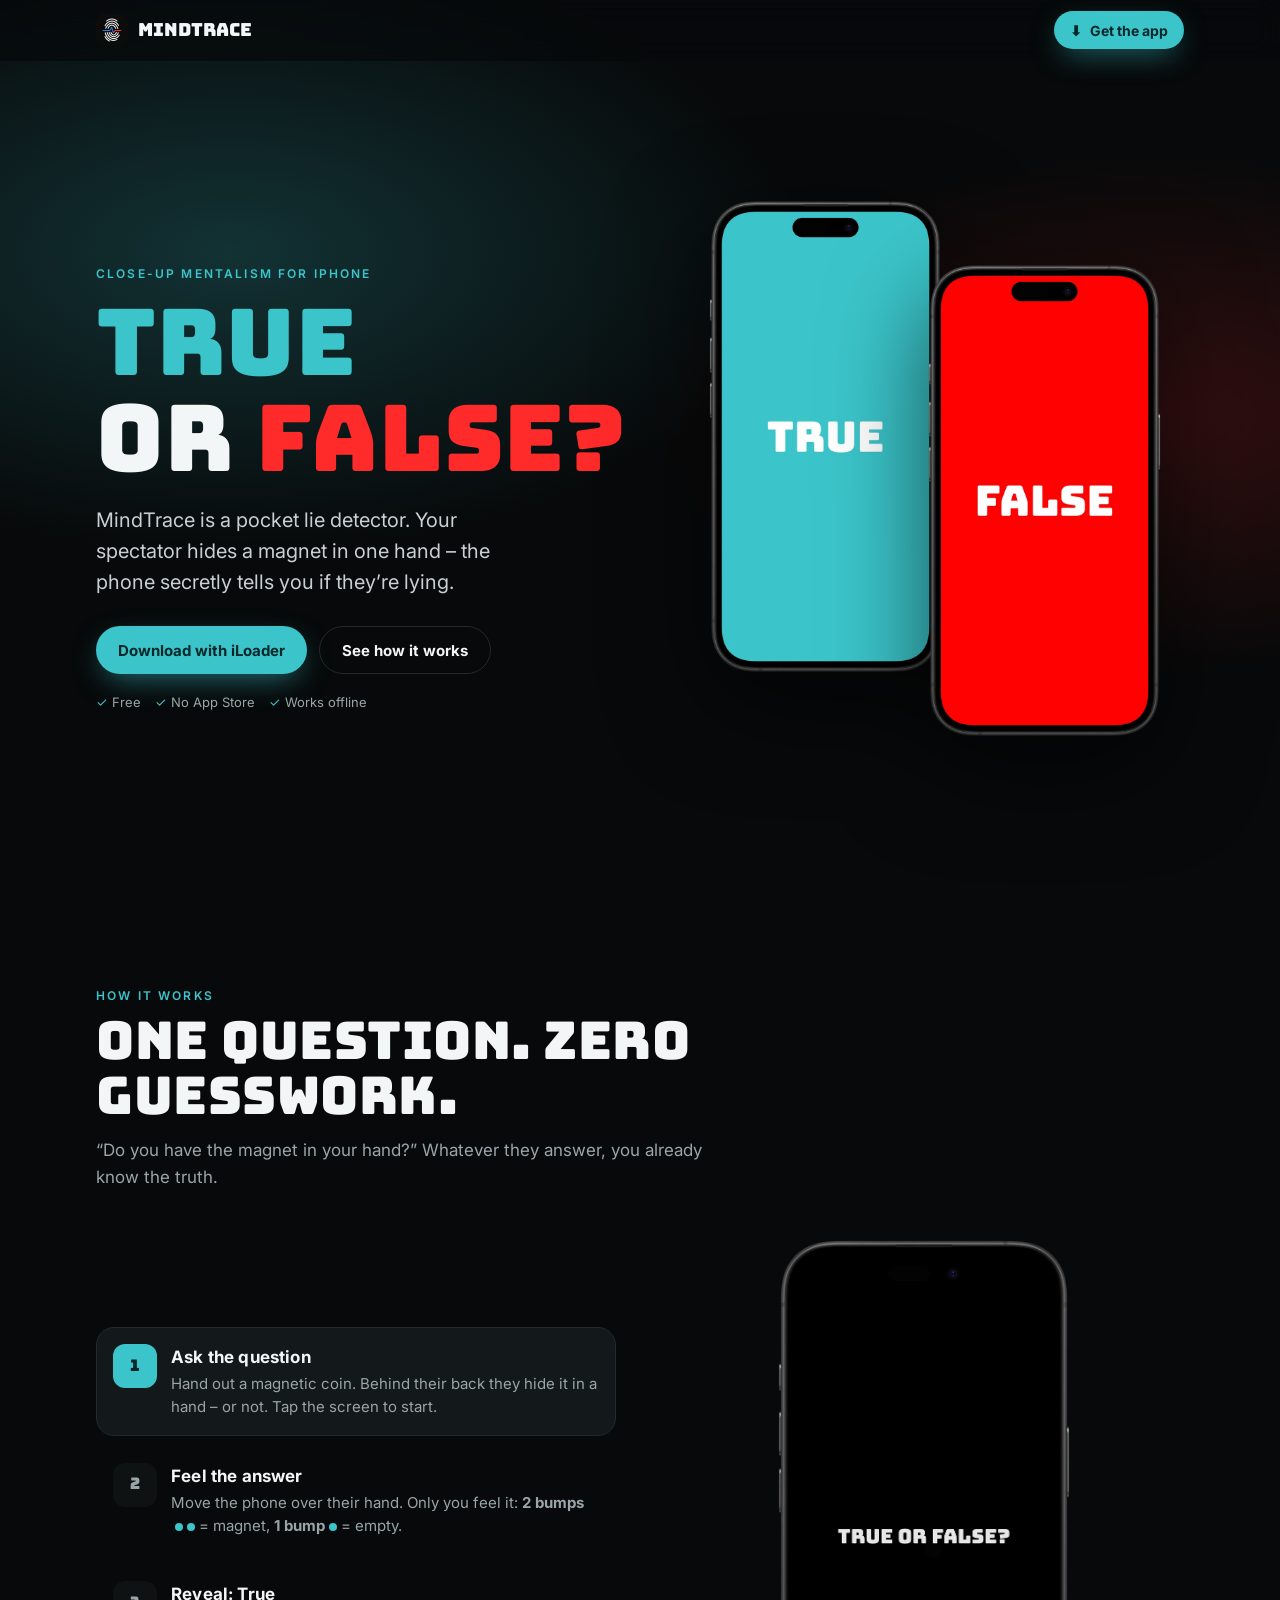
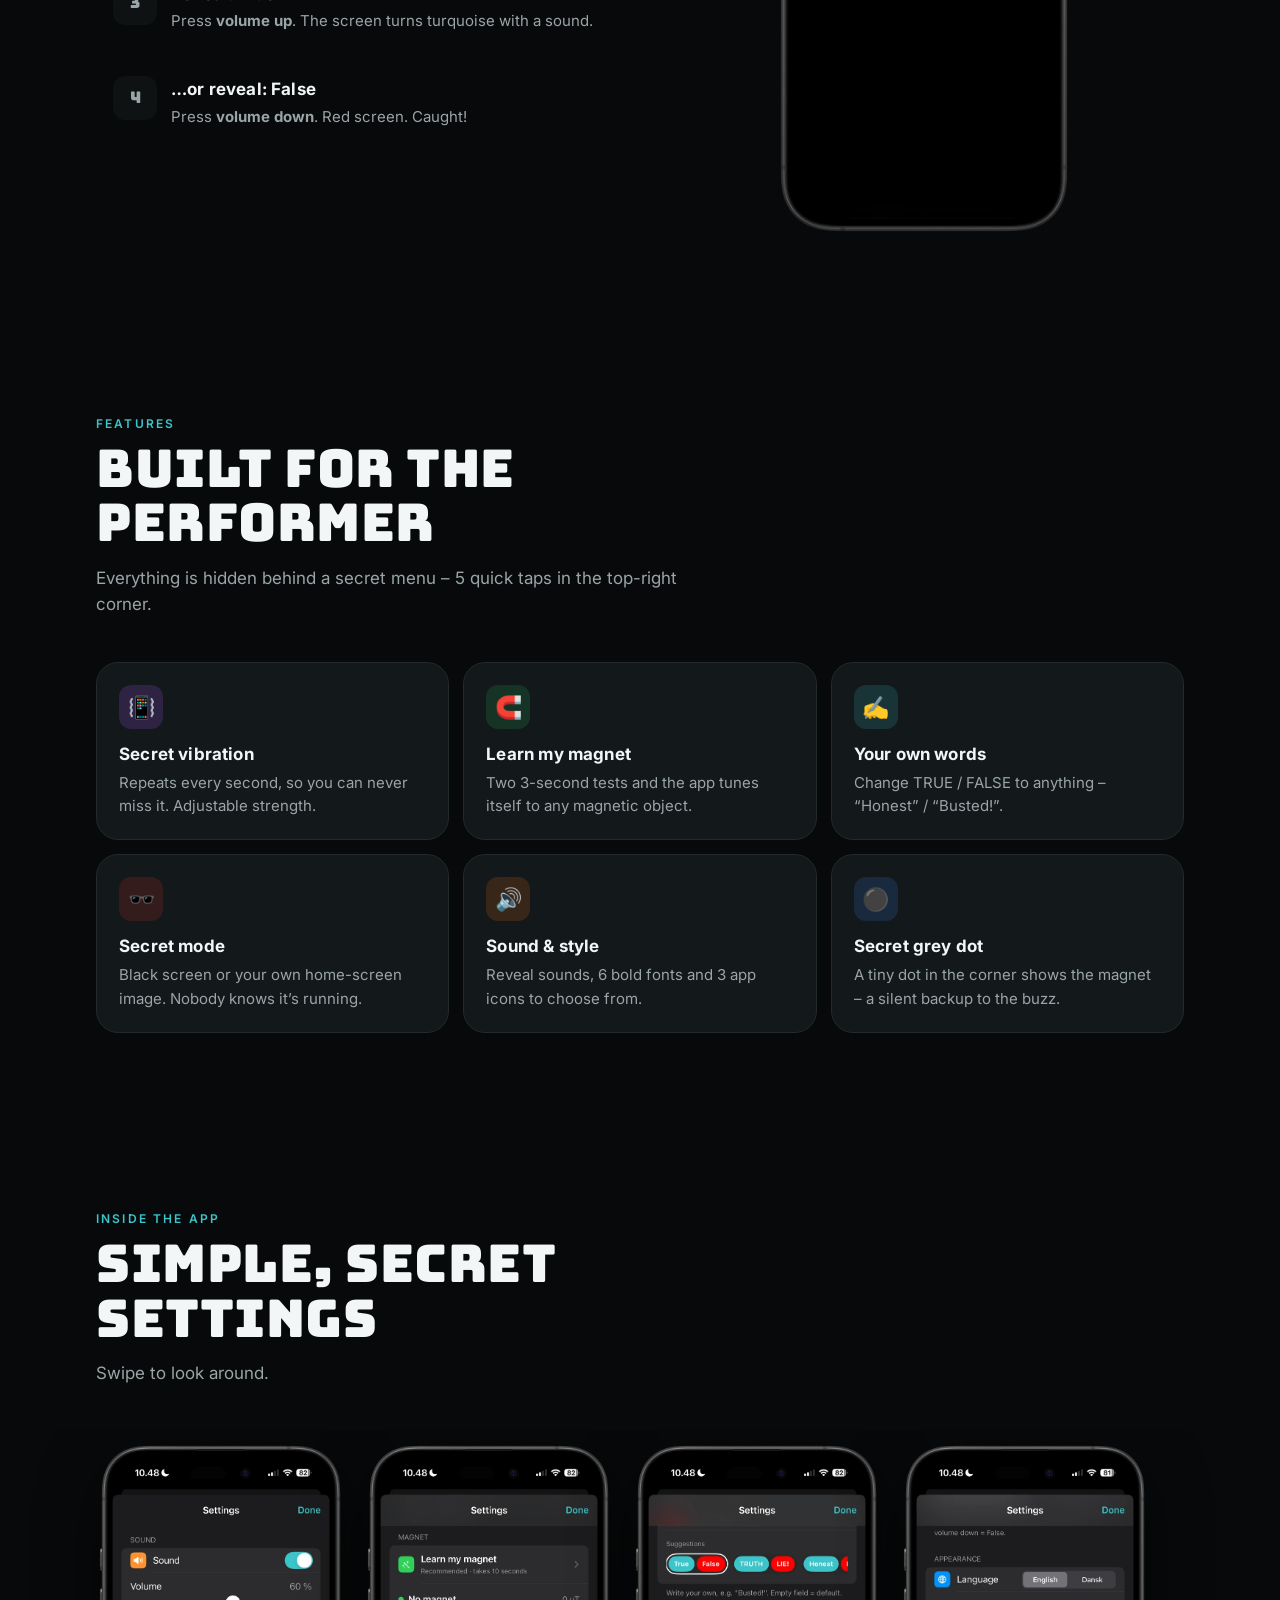
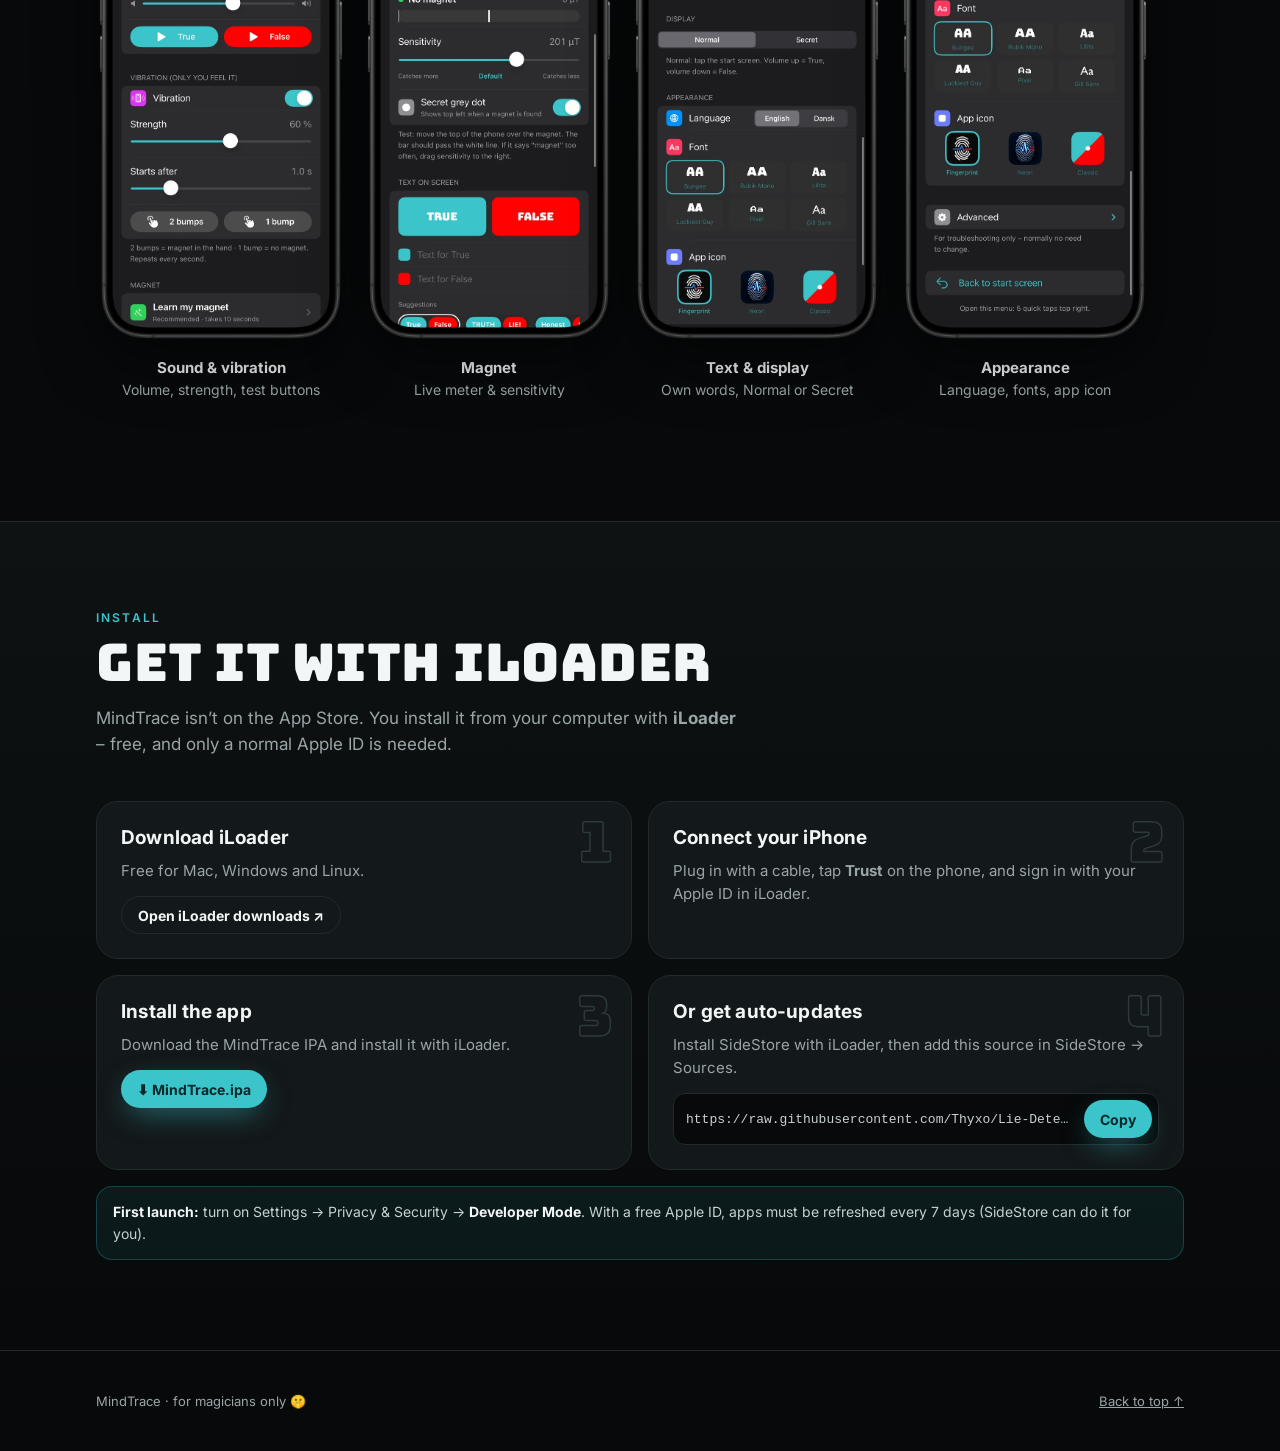
==== site/index.html @ c2426c9c "Landing page (site/index.html) Co-Authored-By: Claude Opus 5.5 <noreply@anthropic.com> Claude-Sessio" ====
<!DOCTYPE html>
<html lang="en">
<head>
<meta charset="utf-8">
<meta name="viewport" content="width=device-width,initial-scale=1,viewport-fit=cover">
<title>MindTrace</title>
<meta name="description" content="MindTrace – the pocket lie detector for close-up mentalism. Install it on your iPhone with iLoader.">
<meta name="theme-color" content="#07090a">
<link rel="preconnect" href="https://fonts.googleapis.com">
<link rel="preconnect" href="https://fonts.gstatic.com" crossorigin>
<link rel="stylesheet" href="https://fonts.googleapis.com/css2?family=Bungee&family=Inter:wght@400;500;600;700&display=swap">
<style>
:root{
  --bg:#07090a; --bg2:#0e1213; --card:#13181a; --line:#222a2c;
  --fg:#f3f6f6; --muted:#9aa5a7; --true:#3bc4ca; --false:#ff2a2a;
  --display:"Bungee","Arial Black",Impact,sans-serif;
  --body:"Inter",-apple-system,"Segoe UI",Roboto,sans-serif;
  color-scheme:dark;
}
@media (prefers-color-scheme: dark){ :root:not([data-theme="light"]){ --bg:#07090a; } }
:root[data-theme="dark"]{ --bg:#07090a; }
*{box-sizing:border-box}
html{scroll-behavior:smooth;-webkit-text-size-adjust:100%}
body{margin:0;background:var(--bg);color:var(--fg);font:16px/1.55 var(--body);overflow-x:hidden}
img{display:block;max-width:100%;height:auto}
a{color:inherit}
.wrap{width:100%;max-width:1120px;margin:0 auto;padding:0 max(16px,env(safe-area-inset-left))}
h1,h2,h3{font-family:var(--display);font-weight:400;margin:0;letter-spacing:.01em;line-height:1.05}
.eyebrow{font:600 12px/1 var(--body);letter-spacing:.18em;text-transform:uppercase;color:var(--true)}
.muted{color:var(--muted)}

/* nav */
nav{position:fixed;inset:0 0 auto 0;z-index:20;padding-top:env(safe-area-inset-top);
  background:rgb(7 9 10 / .7);backdrop-filter:blur(14px);-webkit-backdrop-filter:blur(14px);border-bottom:1px solid transparent;transition:border-color .3s}
nav.scrolled{border-color:var(--line)}
nav .wrap{display:flex;align-items:center;justify-content:space-between;height:60px}
.brand{display:flex;align-items:center;gap:10px;text-decoration:none;font-family:var(--display);font-size:18px}
.brand img{width:32px;height:32px;border-radius:8px}
.btn{display:inline-flex;align-items:center;justify-content:center;gap:8px;min-height:48px;padding:0 22px;border-radius:999px;
  font:700 15px var(--body);text-decoration:none;border:0;cursor:pointer;transition:transform .2s,box-shadow .2s,background .2s}
.btn:active{transform:scale(.97)}
.btn.primary{background:var(--true);color:#04282a;box-shadow:0 10px 30px -8px rgb(59 196 202 / .6)}
.btn.primary:hover{box-shadow:0 14px 40px -6px rgb(59 196 202 / .8)}
.btn.ghost{background:transparent;color:var(--fg);border:1.5px solid var(--line)}
.btn.small{min-height:38px;padding:0 16px;font-size:14px}

/* hero */
.hero{position:relative;padding:120px 0 40px;min-height:100svh;display:flex;align-items:center;overflow:hidden}
.hero::before{content:"";position:absolute;inset:-20% -30% auto;height:120%;z-index:-1;
  background:radial-gradient(40% 40% at 30% 40%,rgb(59 196 202 / .22),transparent 70%),radial-gradient(35% 35% at 75% 55%,rgb(255 42 42 / .18),transparent 70%);
  animation:glow 12s ease-in-out infinite alternate}
@keyframes glow{to{transform:translate3d(4%,6%,0) scale(1.08)}}
.hero-grid{display:grid;grid-template-columns:1.05fr .95fr;gap:40px;align-items:center}
.hero h1{font-size:clamp(44px,8.5vw,92px);margin:14px 0 18px}
.hero h1 .t{color:var(--true)} .hero h1 .f{color:var(--false)}
.hero p.lead{font-size:clamp(17px,2.2vw,20px);color:#c8d0d1;max-width:34ch;margin:0 0 28px}
.cta{display:flex;flex-wrap:wrap;gap:12px}
.meta{margin-top:18px;font-size:13px;color:var(--muted);display:flex;gap:14px;flex-wrap:wrap}
.meta span::before{content:"✓ ";color:var(--true)}

.duo{position:relative;height:min(78svh,640px);min-height:440px}
.duo .phone{position:absolute;width:min(48%,280px);filter:drop-shadow(0 30px 50px rgb(0 0 0 / .6))}
.duo .p1{left:4%;top:4%;--r:-8deg;animation:float 7s ease-in-out infinite}
.duo .p2{right:4%;top:14%;--r:7deg;animation:float 7s ease-in-out -3.5s infinite}
@keyframes float{0%,100%{transform:translateY(0) rotate(var(--r))}50%{transform:translateY(-18px) rotate(var(--r))}}

/* sections */
section{padding:90px 0;position:relative}
.head{max-width:640px;margin-bottom:44px}
.head h2{font-size:clamp(30px,5.4vw,52px);margin:12px 0 14px}
.head p{color:var(--muted);font-size:17px;margin:0}

/* live demo */
.demo{display:grid;grid-template-columns:minmax(0,1fr) minmax(0,1fr);gap:48px;align-items:center}
.stage{position:relative;width:min(300px,78vw);margin:0 auto;aspect-ratio:1359/2736}
.stage img{position:absolute;inset:0;width:100%;height:100%;opacity:0;transform:scale(.97);transition:opacity .6s ease,transform .6s ease}
.stage img.on{opacity:1;transform:none}
.buzz{position:absolute;left:50%;top:50%;width:70%;aspect-ratio:1;border-radius:50%;translate:-50% -50%;pointer-events:none;border:2px solid var(--true);opacity:0}
.buzz.go{animation:ripple 1s ease-out}
@keyframes ripple{from{opacity:.8;scale:.4}to{opacity:0;scale:1.5}}
.steps{list-style:none;margin:0;padding:0;display:grid;gap:10px}
.steps li{display:grid;grid-template-columns:44px 1fr;gap:14px;align-items:start;padding:16px;border-radius:18px;border:1px solid transparent;transition:background .4s,border-color .4s;cursor:pointer}
.steps li.on{background:var(--card);border-color:var(--line)}
.steps .n{width:44px;height:44px;border-radius:12px;display:grid;place-items:center;background:var(--bg2);font-family:var(--display);color:var(--muted);transition:background .4s,color .4s}
.steps li.on .n{background:var(--true);color:#04282a}
.steps h3{font:700 17px/1.3 var(--body);margin:2px 0 4px}
.steps p{margin:0;color:var(--muted);font-size:15px}
.bumps{display:inline-flex;gap:4px;vertical-align:middle;margin-left:4px}
.bumps i{width:8px;height:8px;border-radius:50%;background:var(--true)}

/* features */
.features{display:grid;grid-template-columns:repeat(3,minmax(0,1fr));gap:14px}
.feat{background:var(--card);border:1px solid var(--line);border-radius:22px;padding:22px;transition:transform .3s,border-color .3s}
.feat:hover{transform:translateY(-4px);border-color:#33403f}
.feat .ic{width:44px;height:44px;border-radius:12px;display:grid;place-items:center;margin-bottom:14px;font-size:22px}
.feat h3{font:700 17px/1.3 var(--body);margin:0 0 6px}
.feat p{margin:0;color:var(--muted);font-size:15px}

/* gallery */
.gallery{display:flex;gap:18px;overflow-x:auto;scroll-snap-type:x mandatory;padding:10px max(16px,calc((100vw - 1120px)/2 + 16px)) 30px;scrollbar-width:none}
.gallery::-webkit-scrollbar{display:none}
.gallery figure{flex:0 0 auto;width:min(250px,64vw);margin:0;scroll-snap-align:center;text-align:center}
.gallery figure img{filter:drop-shadow(0 20px 30px rgb(0 0 0 / .5));transition:transform .4s}
.gallery figure:hover img{transform:translateY(-6px)}
.gallery figcaption{margin-top:12px;font-size:14px;color:var(--muted)}
.gallery figcaption b{display:block;color:var(--fg);font-size:15px}

/* install */
.install{background:linear-gradient(180deg,var(--bg2),var(--bg));border-top:1px solid var(--line)}
.inst-grid{display:grid;grid-template-columns:minmax(0,1fr) minmax(0,1fr);gap:16px}
.istep{background:var(--card);border:1px solid var(--line);border-radius:22px;padding:24px;position:relative;overflow:hidden}
.istep .k{font-family:var(--display);font-size:56px;line-height:1;color:transparent;-webkit-text-stroke:1.5px #2c3a3b;position:absolute;right:18px;top:12px}
.istep h3{font:700 19px/1.3 var(--body);margin:0 0 8px;max-width:80%}
.istep p{margin:0 0 14px;color:var(--muted);font-size:15px}
.istep p:last-child{margin-bottom:0}
.copy{display:flex;align-items:center;gap:8px;background:var(--bg);border:1px solid var(--line);border-radius:12px;padding:6px 6px 6px 12px;min-width:0}
.copy code{flex:1;min-width:0;overflow:hidden;text-overflow:ellipsis;white-space:nowrap;font:13px ui-monospace,SFMono-Regular,Menlo,monospace;color:#c8d0d1}
.note{margin-top:16px;border-radius:16px;padding:14px 16px;background:rgb(59 196 202 / .08);border:1px solid rgb(59 196 202 / .25);font-size:14px;color:#c8d0d1}
.note b{color:var(--fg)}

footer{padding:40px 0 calc(40px + env(safe-area-inset-bottom));border-top:1px solid var(--line);font-size:13px;color:var(--muted)}
footer .wrap{display:flex;justify-content:space-between;gap:12px;flex-wrap:wrap}

/* scroll reveal */
.js .rv{opacity:0;transform:translateY(28px);transition:opacity .8s cubic-bezier(.2,.7,.2,1),transform .8s cubic-bezier(.2,.7,.2,1)}
.js .rv.in{opacity:1;transform:none}
.js .rv.d1{transition-delay:.08s}.js .rv.d2{transition-delay:.16s}.js .rv.d3{transition-delay:.24s}

/* hero word swap */
.swap{display:inline-block;position:relative}
.js .hero .ani{opacity:0;transform:translateY(20px);animation:up .9s cubic-bezier(.2,.7,.2,1) forwards}
.js .hero .ani.a2{animation-delay:.12s}.js .hero .ani.a3{animation-delay:.24s}.js .hero .ani.a4{animation-delay:.36s}
@keyframes up{to{opacity:1;transform:none}}

@media (max-width:860px){
  .hero{padding-top:96px;min-height:auto}
  .hero-grid,.demo,.inst-grid{grid-template-columns:minmax(0,1fr)}
  .hero-grid{gap:20px;text-align:center}
  .hero p.lead{margin-inline:auto}
  .cta,.meta{justify-content:center}
  .duo{height:auto;min-height:0;aspect-ratio:1/1.05;max-width:420px;margin:0 auto;width:100%}
  .duo .phone{width:50%}
  .features{grid-template-columns:repeat(2,minmax(0,1fr))}
  section{padding:64px 0}
  .demo .stage{order:-1;width:min(200px,52vw)}
}
@media (max-width:520px){
  .features{grid-template-columns:minmax(0,1fr)}
  .feat{display:grid;grid-template-columns:44px 1fr;gap:0 14px;padding:18px}
  .feat .ic{margin:0;grid-row:span 2}
  nav .btn.small span{display:none}
}
@media (prefers-reduced-motion:reduce){
  *,*::before{animation:none!important;transition:none!important}
  .js .rv,.js .hero .ani{opacity:1;transform:none}
}
</style>
</head>
<body>
<script>document.documentElement.classList.add("js")</script>

<nav id="nav">
  <div class="wrap">
    <a class="brand" href="#top"><img src="[data-uri]" alt="">MindTrace</a>
    <a class="btn primary small" href="#install">⬇ <span>Get the app</span></a>
  </div>
</nav>

<header class="hero" id="top">
  <div class="wrap hero-grid">
    <div>
      <div class="eyebrow ani">Close-up mentalism for iPhone</div>
      <h1 class="ani a2"><span class="t">True</span><br>or <span class="f">false?</span></h1>
      <p class="lead ani a3">MindTrace is a pocket lie detector. Your spectator hides a magnet in one hand – the phone secretly tells you if they’re lying.</p>
      <div class="cta ani a4">
        <a class="btn primary" href="#install">Download with iLoader</a>
        <a class="btn ghost" href="#how">See how it works</a>
      </div>
      <div class="meta ani a4"><span>Free</span><span>No App Store</span><span>Works offline</span></div>
    </div>
    <div class="duo" aria-hidden="true">
      <img class="phone p1" src="[data-uri]" alt="">
      <img class="phone p2" src="[data-uri]" alt="">
    </div>
  </div>
</header>

<section id="how">
  <div class="wrap">
    <div class="head rv">
      <div class="eyebrow">How it works</div>
      <h2>One question. Zero guesswork.</h2>
      <p>“Do you have the magnet in your hand?” Whatever they answer, you already know the truth.</p>
    </div>
    <div class="demo">
      <ol class="steps rv" id="steps">
        <li class="on" data-i="0"><span class="n">1</span><div><h3>Ask the question</h3><p>Hand out a magnetic coin. Behind their back they hide it in a hand – or not. Tap the screen to start.</p></div></li>
        <li data-i="1"><span class="n">2</span><div><h3>Feel the answer</h3><p>Move the phone over their hand. Only you feel it: <b>2 bumps</b><span class="bumps"><i></i><i></i></span> = magnet, <b>1 bump</b><span class="bumps"><i></i></span> = empty.</p></div></li>
        <li data-i="2"><span class="n">3</span><div><h3>Reveal: True</h3><p>Press <b>volume up</b>. The screen turns turquoise with a sound.</p></div></li>
        <li data-i="3"><span class="n">4</span><div><h3>…or reveal: False</h3><p>Press <b>volume down</b>. Red screen. Caught!</p></div></li>
      </ol>
      <div class="stage rv d1" id="stage" aria-label="App preview">
        <img class="on" src="[data-uri]" alt="Start screen: True or false?">
        <img src="[data-uri]" alt="Thinking screen while scanning">
        <img src="[data-uri]" alt="True screen in turquoise">
        <img src="[data-uri]" alt="False screen in red">
        <span class="buzz" id="buzz"></span>
      </div>
    </div>
  </div>
</section>

<section>
  <div class="wrap">
    <div class="head rv">
      <div class="eyebrow">Features</div>
      <h2>Built for the performer</h2>
      <p>Everything is hidden behind a secret menu – 5 quick taps in the top-right corner.</p>
    </div>
    <div class="features">
      <div class="feat rv"><div class="ic" style="background:rgb(168 85 247 / .18)">📳</div><h3>Secret vibration</h3><p>Repeats every second, so you can never miss it. Adjustable strength.</p></div>
      <div class="feat rv d1"><div class="ic" style="background:rgb(34 197 94 / .16)">🧲</div><h3>Learn my magnet</h3><p>Two 3-second tests and the app tunes itself to any magnetic object.</p></div>
      <div class="feat rv d2"><div class="ic" style="background:rgb(59 196 202 / .16)">✍️</div><h3>Your own words</h3><p>Change TRUE / FALSE to anything – “Honest” / “Busted!”.</p></div>
      <div class="feat rv"><div class="ic" style="background:rgb(255 42 42 / .14)">🕶️</div><h3>Secret mode</h3><p>Black screen or your own home-screen image. Nobody knows it’s running.</p></div>
      <div class="feat rv d1"><div class="ic" style="background:rgb(249 115 22 / .16)">🔊</div><h3>Sound & style</h3><p>Reveal sounds, 6 bold fonts and 3 app icons to choose from.</p></div>
      <div class="feat rv d2"><div class="ic" style="background:rgb(59 130 246 / .16)">⚫</div><h3>Secret grey dot</h3><p>A tiny dot in the corner shows the magnet – a silent backup to the buzz.</p></div>
    </div>
  </div>
</section>

<section style="padding-inline:0">
  <div class="wrap">
    <div class="head rv">
      <div class="eyebrow">Inside the app</div>
      <h2>Simple, secret settings</h2>
      <p>Swipe to look around.</p>
    </div>
  </div>
  <div class="gallery rv" id="gallery">
    <figure><img src="[data-uri]" alt="Sound and vibration settings" loading="lazy"><figcaption><b>Sound & vibration</b>Volume, strength, test buttons</figcaption></figure>
    <figure><img src="[data-uri]" alt="Magnet settings" loading="lazy"><figcaption><b>Magnet</b>Live meter & sensitivity</figcaption></figure>
    <figure><img src="[data-uri]" alt="Text on screen and display settings" loading="lazy"><figcaption><b>Text & display</b>Own words, Normal or Secret</figcaption></figure>
    <figure><img src="[data-uri]" alt="Appearance settings" loading="lazy"><figcaption><b>Appearance</b>Language, fonts, app icon</figcaption></figure>
  </div>
</section>

<section class="install" id="install">
  <div class="wrap">
    <div class="head rv">
      <div class="eyebrow">Install</div>
      <h2>Get it with iLoader</h2>
      <p>MindTrace isn’t on the App Store. You install it from your computer with <b>iLoader</b> – free, and only a normal Apple ID is needed.</p>
    </div>
    <div class="inst-grid">
      <div class="istep rv"><span class="k">1</span>
        <h3>Download iLoader</h3>
        <p>Free for Mac, Windows and Linux.</p>
        <a class="btn ghost small" href="https://github.com/nab138/iloader/releases/latest" target="_blank" rel="noopener">Open iLoader downloads ↗</a>
      </div>
      <div class="istep rv d1"><span class="k">2</span>
        <h3>Connect your iPhone</h3>
        <p>Plug in with a cable, tap <b>Trust</b> on the phone, and sign in with your Apple ID in iLoader.</p>
      </div>
      <div class="istep rv"><span class="k">3</span>
        <h3>Install the app</h3>
        <p>Download the MindTrace IPA and install it with iLoader.</p>
        <a class="btn primary small" href="https://github.com/Thyxo/Lie-Detector/releases/latest/download/MindTrace.ipa">⬇ MindTrace.ipa</a>
      </div>
      <div class="istep rv d1"><span class="k">4</span>
        <h3>Or get auto-updates</h3>
        <p>Install SideStore with iLoader, then add this source in SideStore → Sources.</p>
        <div class="copy"><code id="src">https://raw.githubusercontent.com/Thyxo/Lie-Detector/main/sidestore/source.json</code><button class="btn primary small" id="copyBtn" type="button">Copy</button></div>
      </div>
    </div>
    <div class="note rv"><b>First launch:</b> turn on Settings → Privacy &amp; Security → <b>Developer Mode</b>. With a free Apple ID, apps must be refreshed every 7 days (SideStore can do it for you).</div>
  </div>
</section>

<footer>
  <div class="wrap"><span>MindTrace · for magicians only 🤫</span><a href="#top">Back to top ↑</a></div>
</footer>

<script>
(() => {
  const nav = document.getElementById("nav");
  const onScroll = () => nav.classList.toggle("scrolled", scrollY > 10);
  addEventListener("scroll", onScroll, { passive: true }); onScroll();

  // reveal on scroll
  const els = document.querySelectorAll(".rv");
  if ("IntersectionObserver" in window) {
    const io = new IntersectionObserver((es) => es.forEach((e) => { if (e.isIntersecting) { e.target.classList.add("in"); io.unobserve(e.target); } }), { threshold: .15, rootMargin: "0px 0px -40px 0px" });
    els.forEach((el) => io.observe(el));
  } else els.forEach((el) => el.classList.add("in"));
  setTimeout(() => els.forEach((el) => el.classList.add("in")), 4000); // fallback

  // live demo: start → thinking → true / false
  const imgs = [...document.querySelectorAll("#stage img")];
  const items = [...document.querySelectorAll("#steps li")];
  const buzz = document.getElementById("buzz");
  let i = 0, timer;
  const show = (n) => {
    i = n;
    imgs.forEach((im, k) => im.classList.toggle("on", k === n));
    items.forEach((li, k) => li.classList.toggle("on", k === n));
    if (n === 1) { buzz.classList.remove("go"); void buzz.offsetWidth; buzz.classList.add("go"); setTimeout(() => { buzz.classList.remove("go"); void buzz.offsetWidth; buzz.classList.add("go"); }, 1100); }
  };
  const loop = () => { clearInterval(timer); timer = setInterval(() => show((i + 1) % 4), 2600); };
  items.forEach((li) => li.addEventListener("click", () => { show(+li.dataset.i); loop(); }));
  if (!matchMedia("(prefers-reduced-motion: reduce)").matches) loop();

  // copy source
  const btn = document.getElementById("copyBtn");
  btn.addEventListener("click", async () => {
    const t = document.getElementById("src").textContent;
    try { await navigator.clipboard.writeText(t); btn.textContent = "Copied ✓"; }
    catch { const r = document.createRange(); r.selectNodeContents(document.getElementById("src")); getSelection().removeAllRanges(); getSelection().addRange(r); btn.textContent = "Selected"; }
    setTimeout(() => (btn.textContent = "Copy"), 1800);
  });
})();
</script>
</body>
</html>
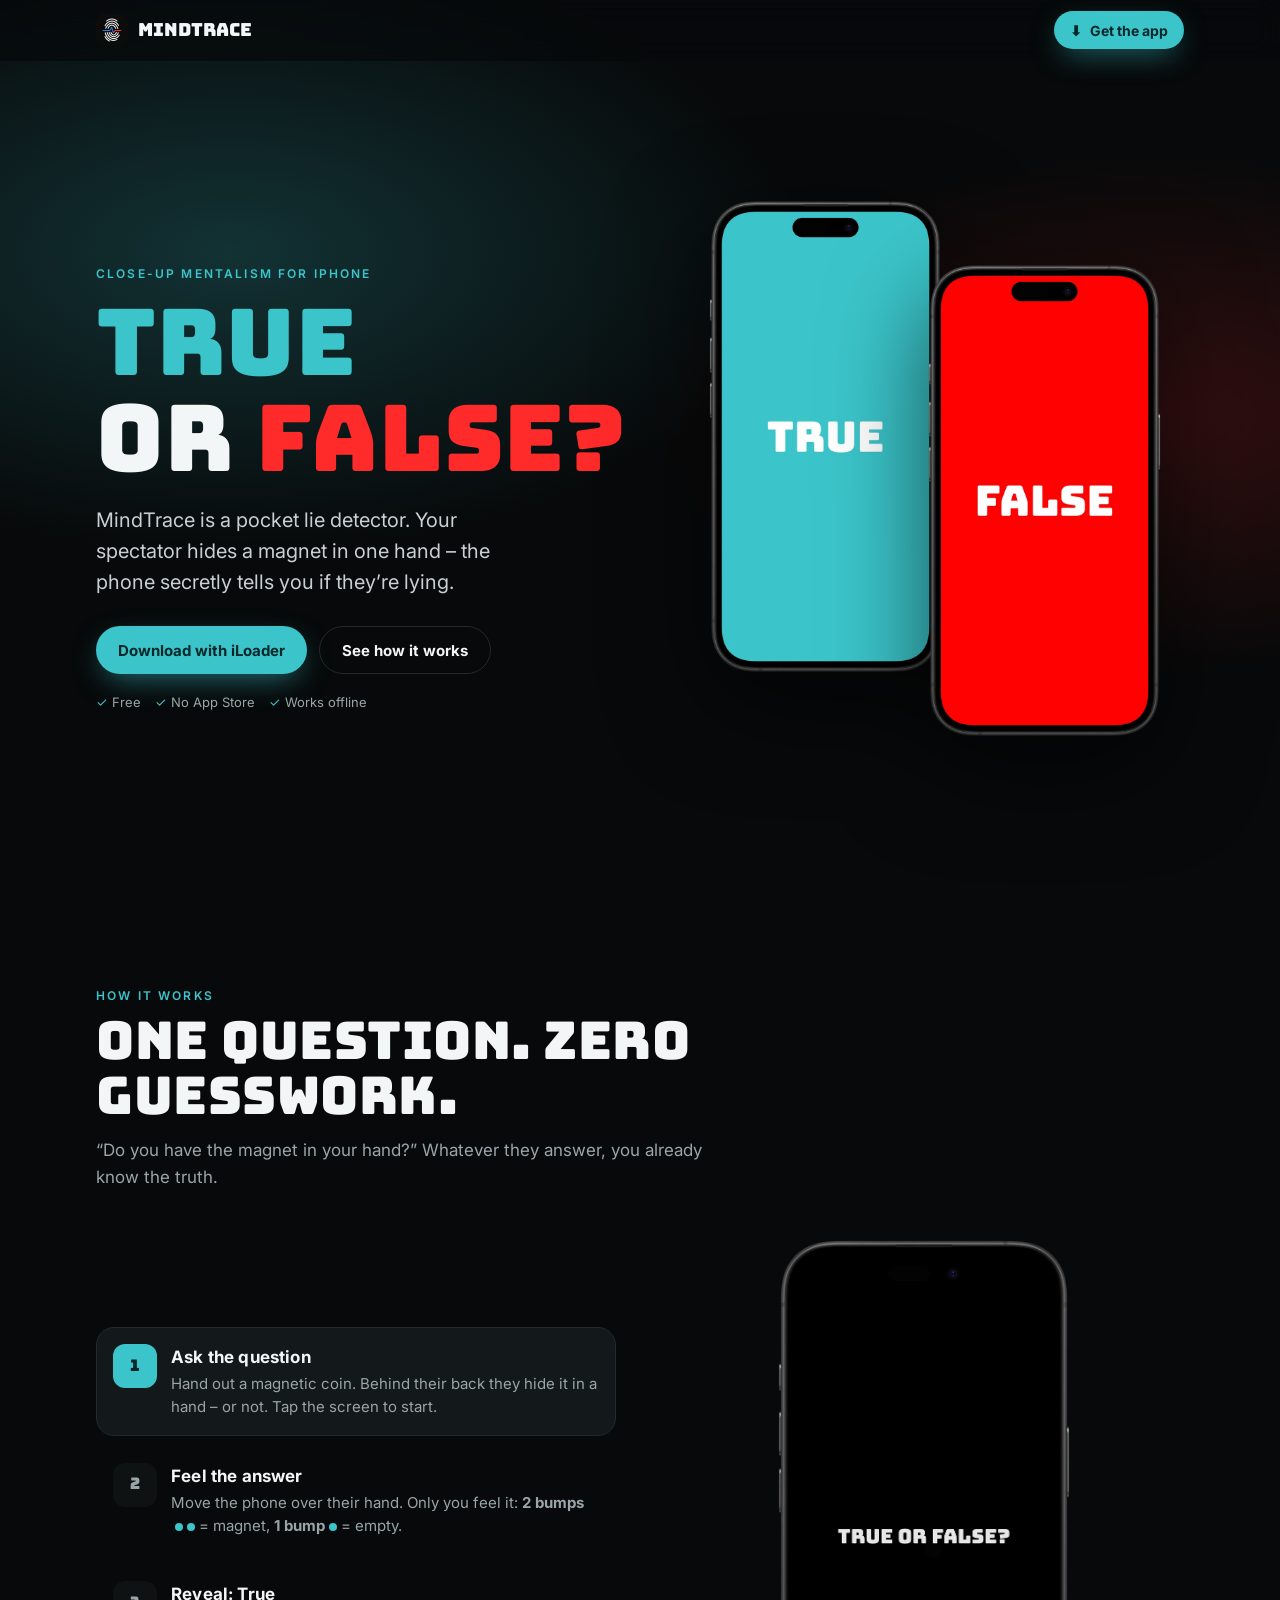
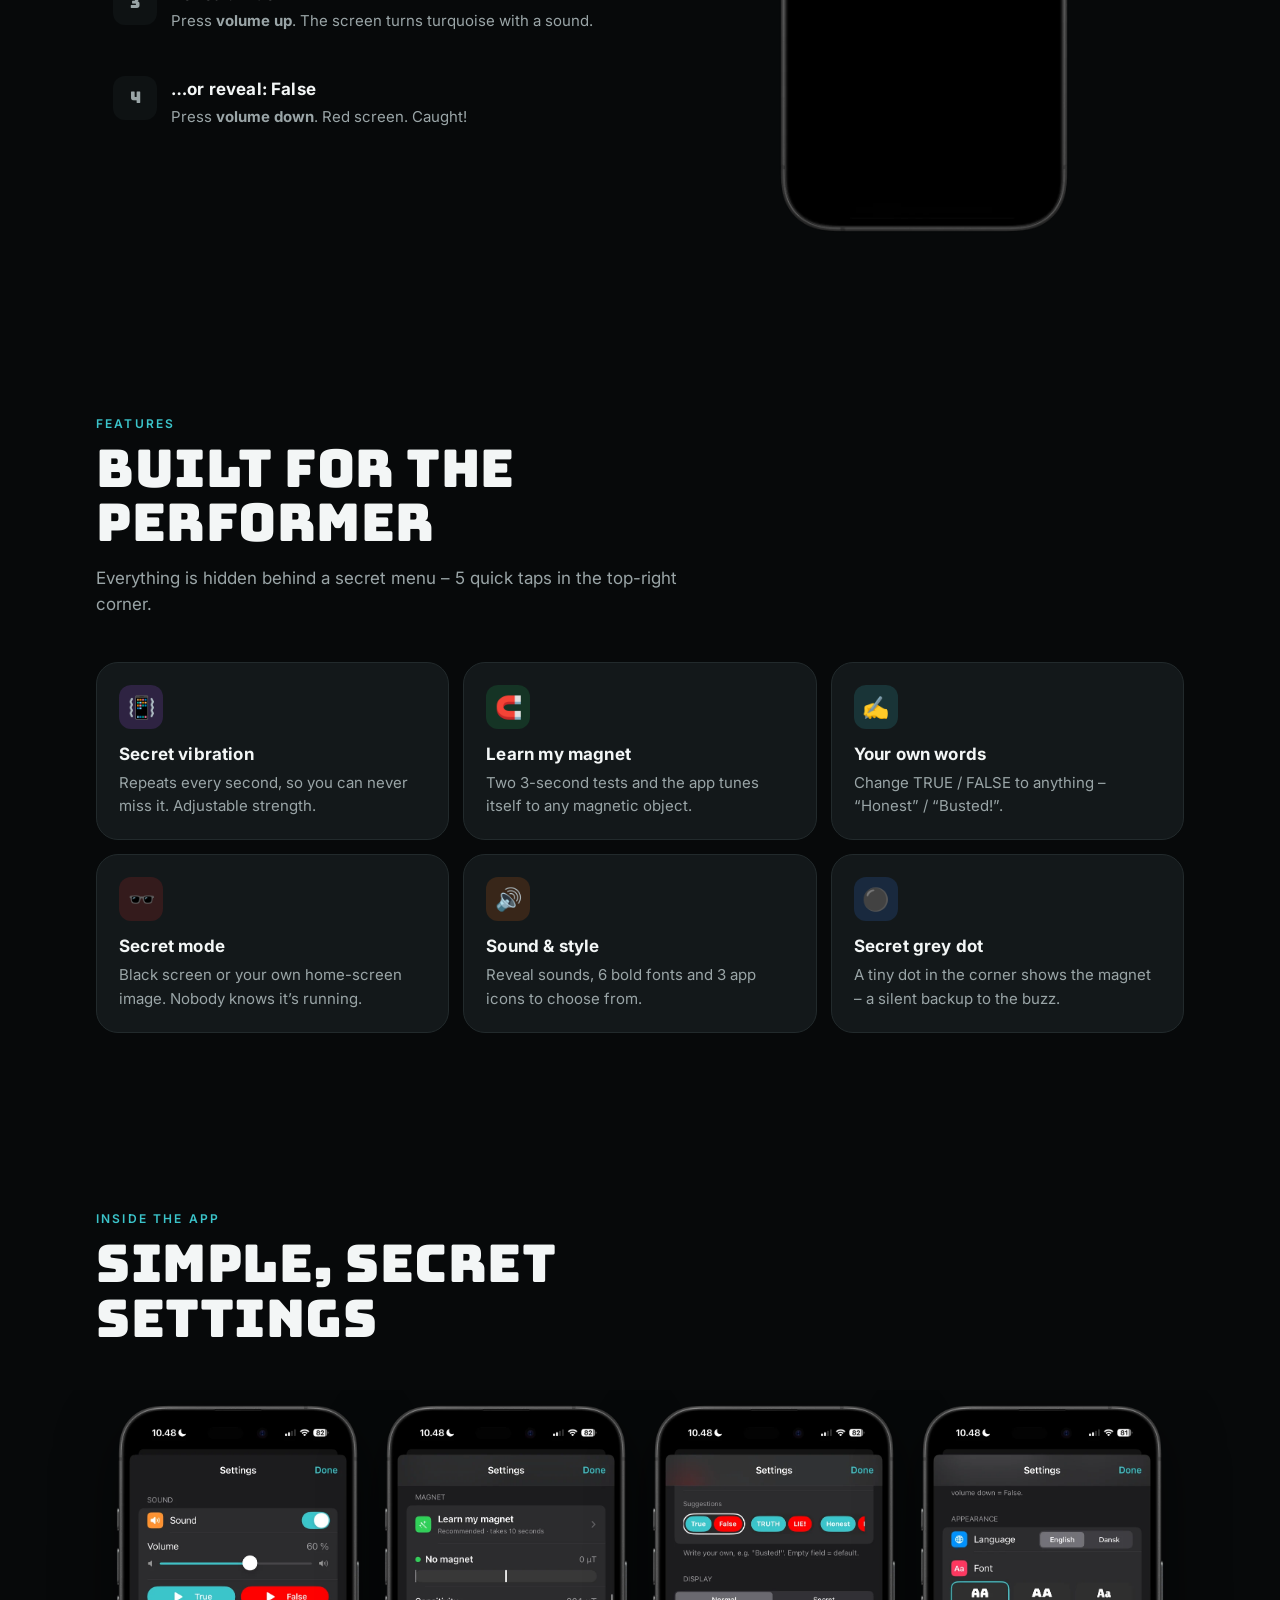
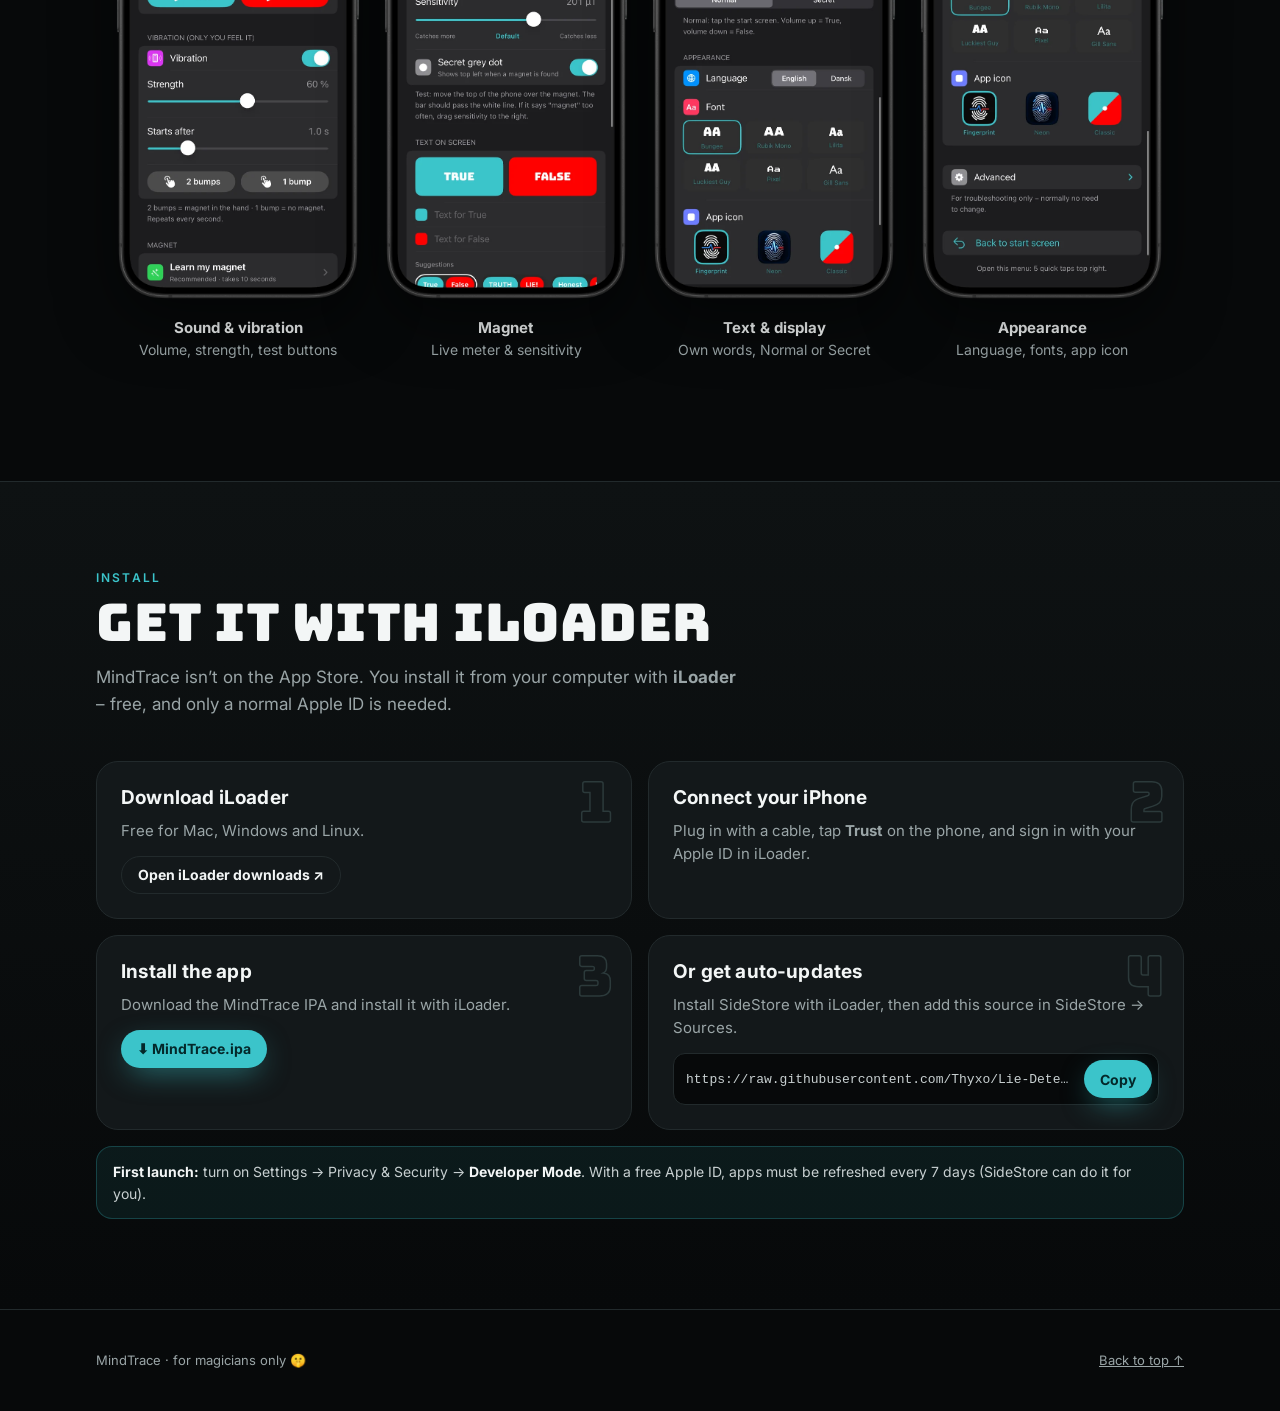
==== commit d2c7258e: "Landing page: desktop polish + auto-publish to GitHub Pages Co-Authored-By: Claude Opus 5.5 <noreply" ====
--- a/site/index.html
+++ b/site/index.html
@@ -103,6 +103,7 @@
 .gallery figure img{filter:drop-shadow(0 20px 30px rgb(0 0 0 / .5));transition:transform .4s}
 .gallery figure:hover img{transform:translateY(-6px)}
 .gallery figcaption{margin-top:12px;font-size:14px;color:var(--muted)}
+@media (min-width:1100px){.gallery{justify-content:center}.swipe{display:none}}
 .gallery figcaption b{display:block;color:var(--fg);font-size:15px}
 
 /* install */
@@ -233,7 +234,7 @@
     <div class="head rv">
       <div class="eyebrow">Inside the app</div>
       <h2>Simple, secret settings</h2>
-      <p>Swipe to look around.</p>
+      <p class="swipe">Swipe to look around.</p>
     </div>
   </div>
   <div class="gallery rv" id="gallery">
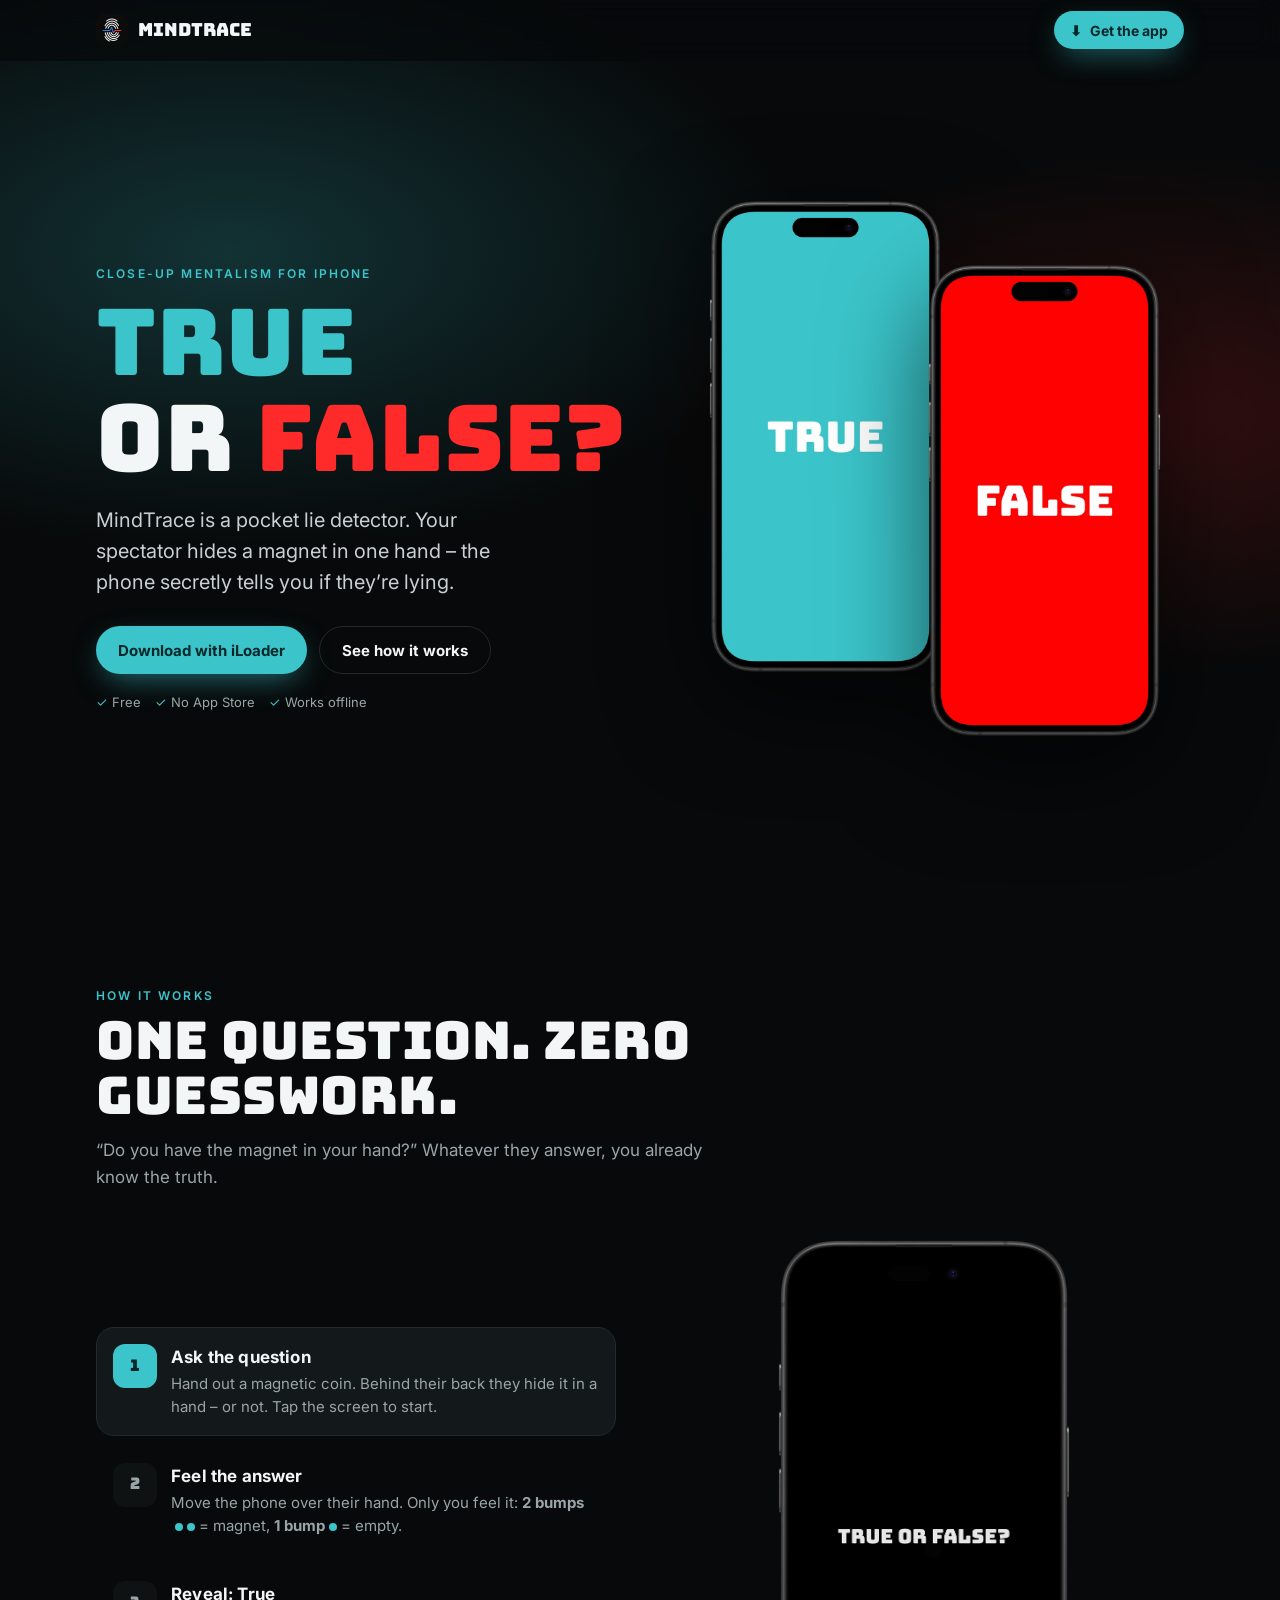
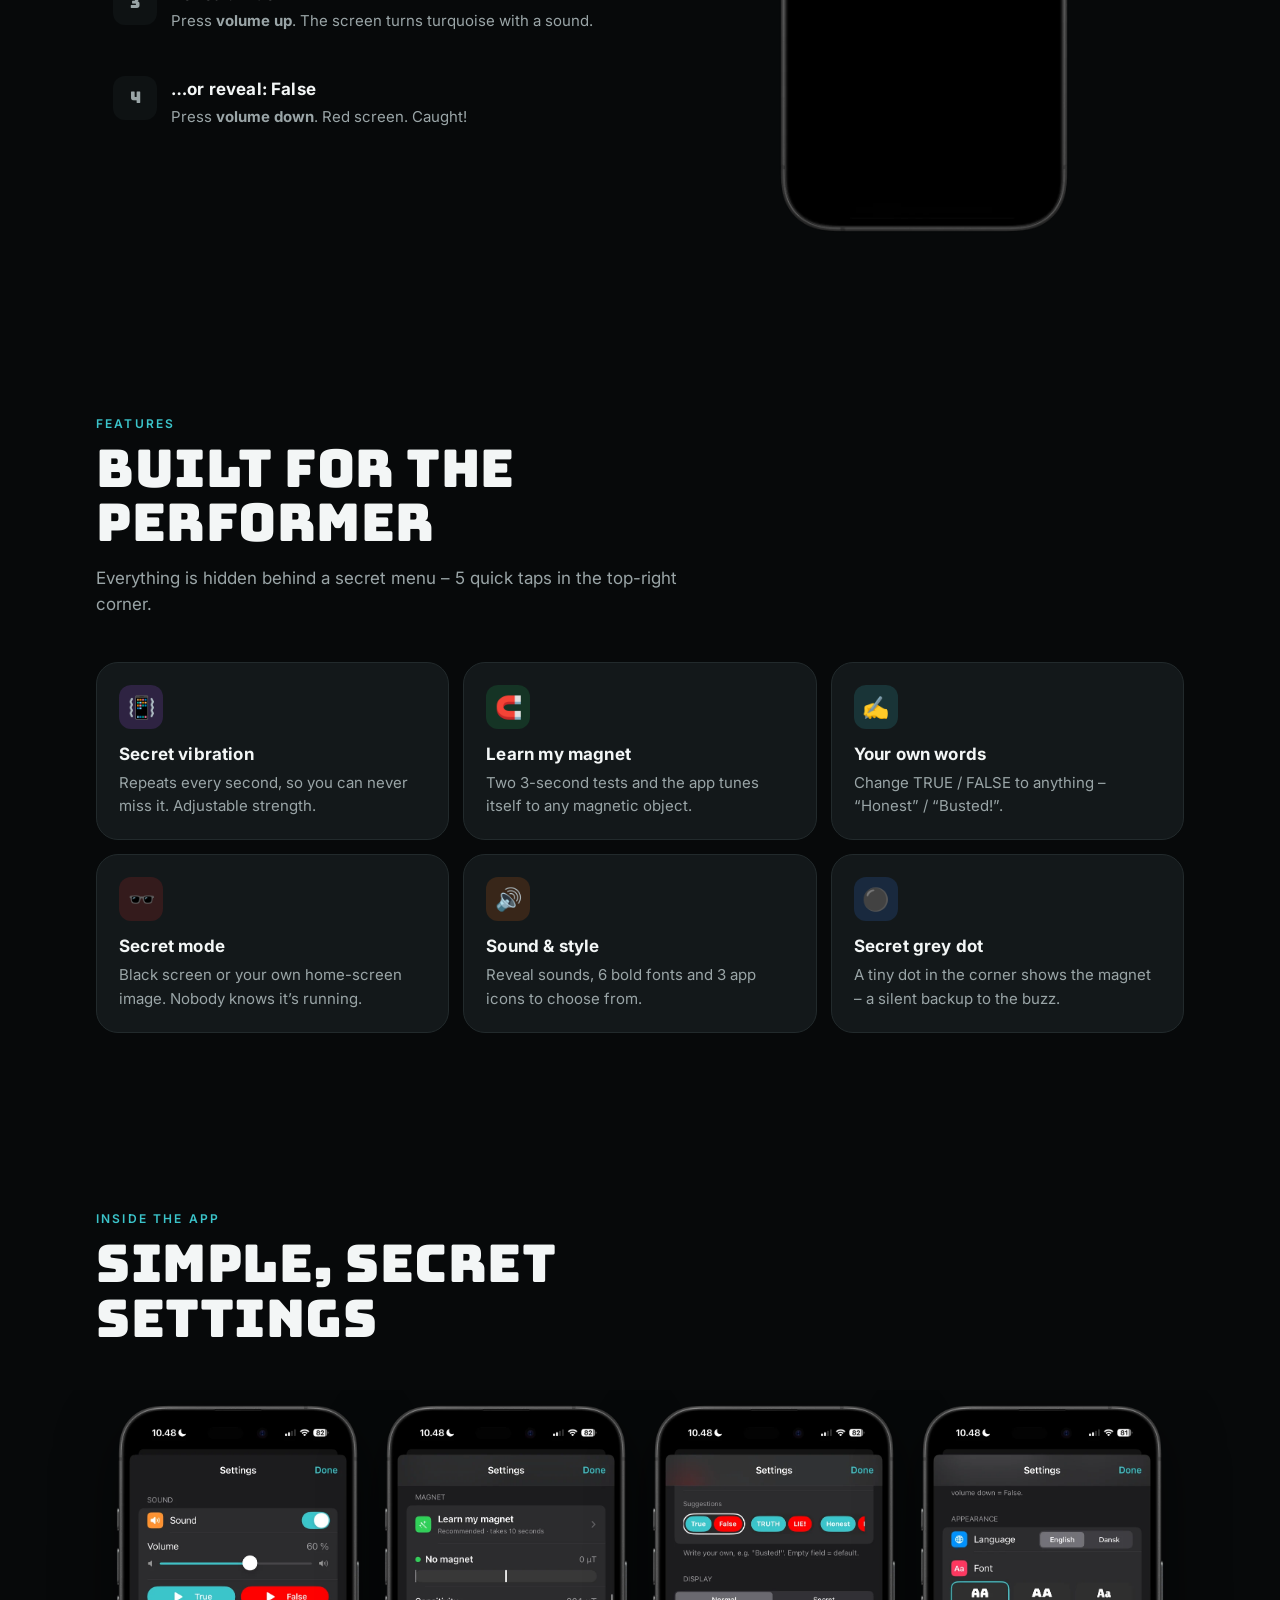
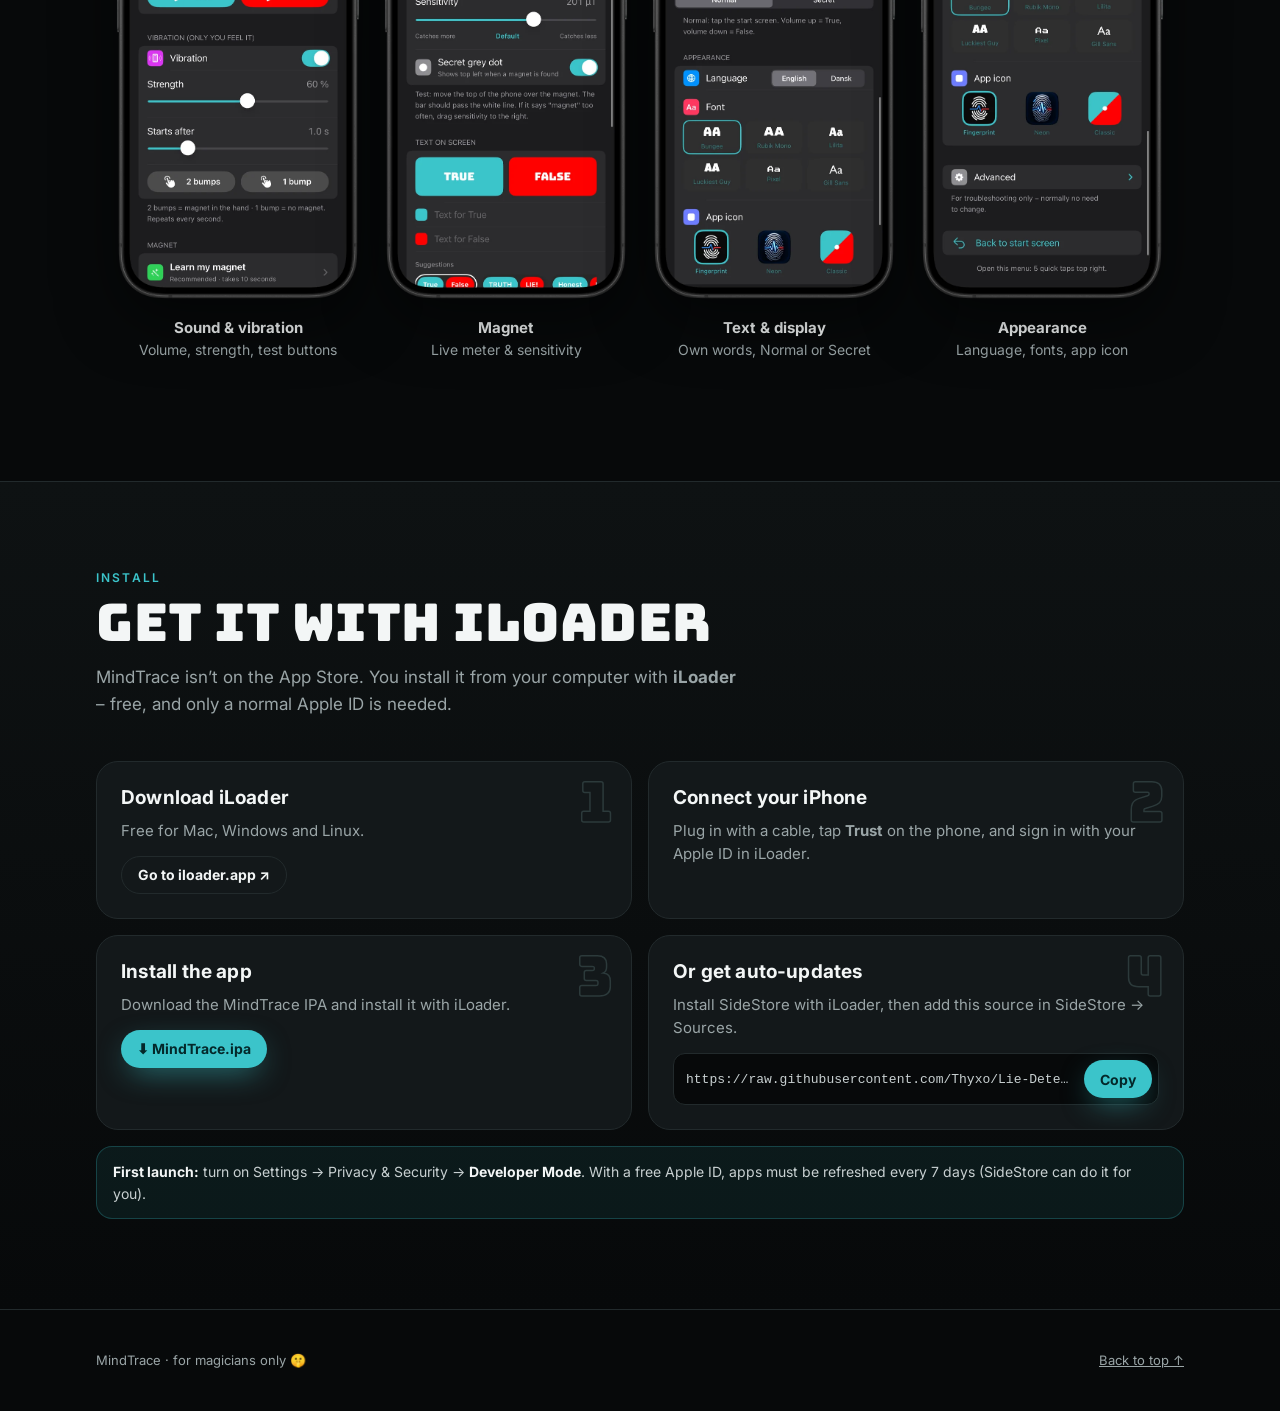
==== commit 3ea0c0e9: "Landing page: link iLoader to iloader.app Co-Authored-By: Claude Opus 5.5 <noreply@anthropic.com> Cl" ====
--- a/site/index.html
+++ b/site/index.html
@@ -256,7 +256,7 @@
       <div class="istep rv"><span class="k">1</span>
         <h3>Download iLoader</h3>
         <p>Free for Mac, Windows and Linux.</p>
-        <a class="btn ghost small" href="https://github.com/nab138/iloader/releases/latest" target="_blank" rel="noopener">Open iLoader downloads ↗</a>
+        <a class="btn ghost small" href="https://iloader.app" target="_blank" rel="noopener">Go to iloader.app ↗</a>
       </div>
       <div class="istep rv d1"><span class="k">2</span>
         <h3>Connect your iPhone</h3>
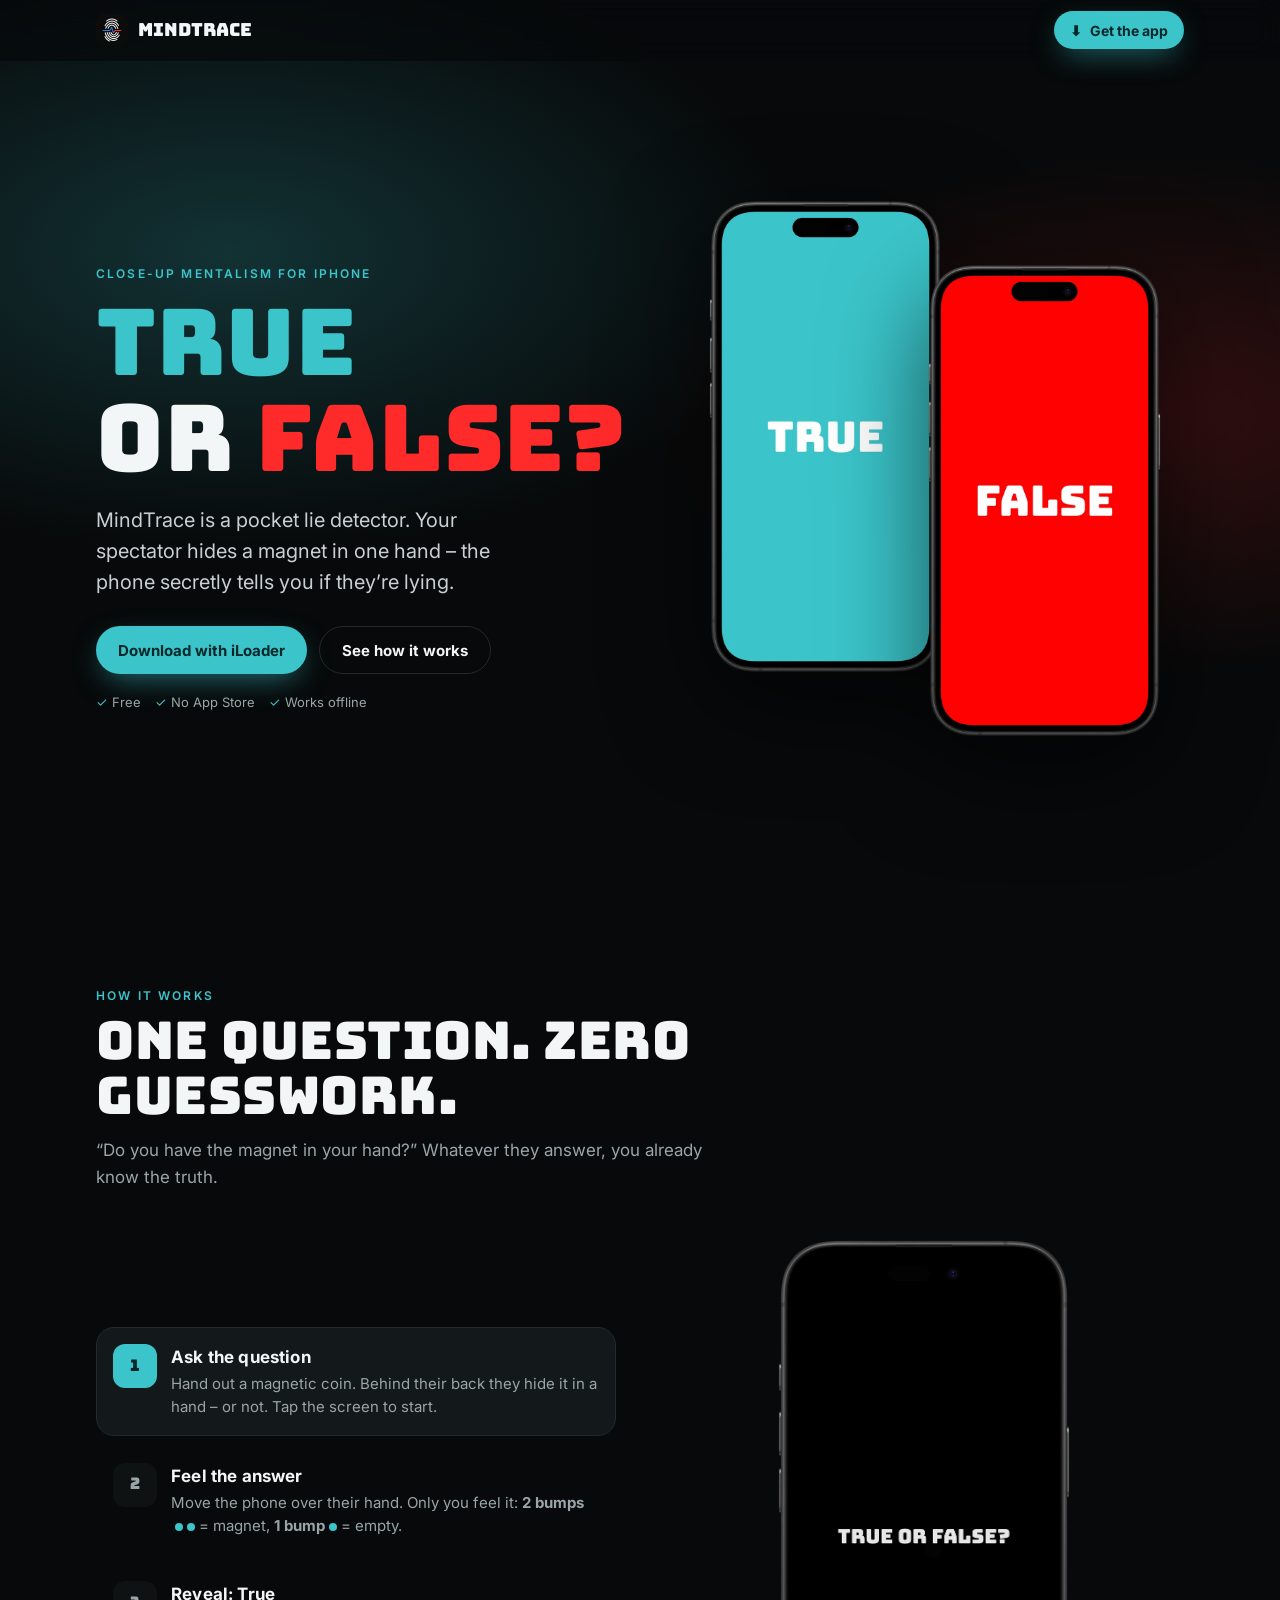
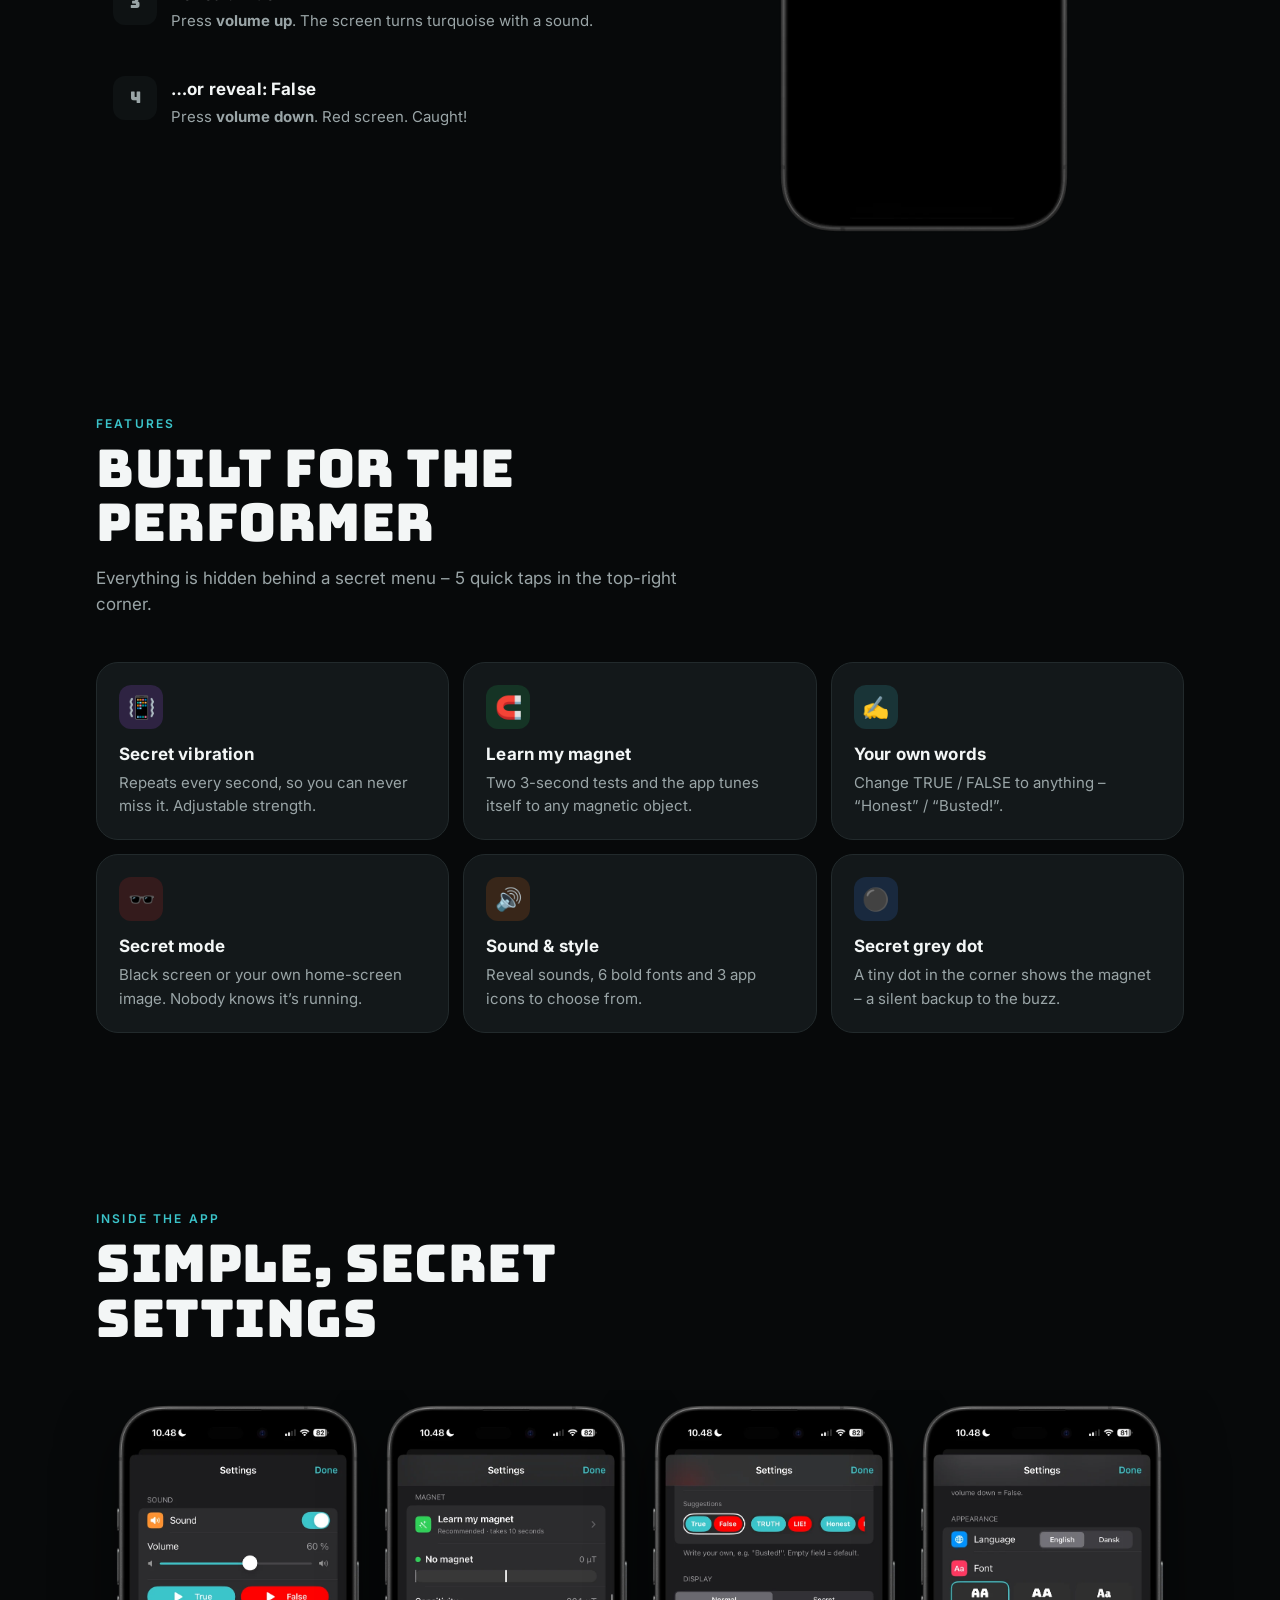
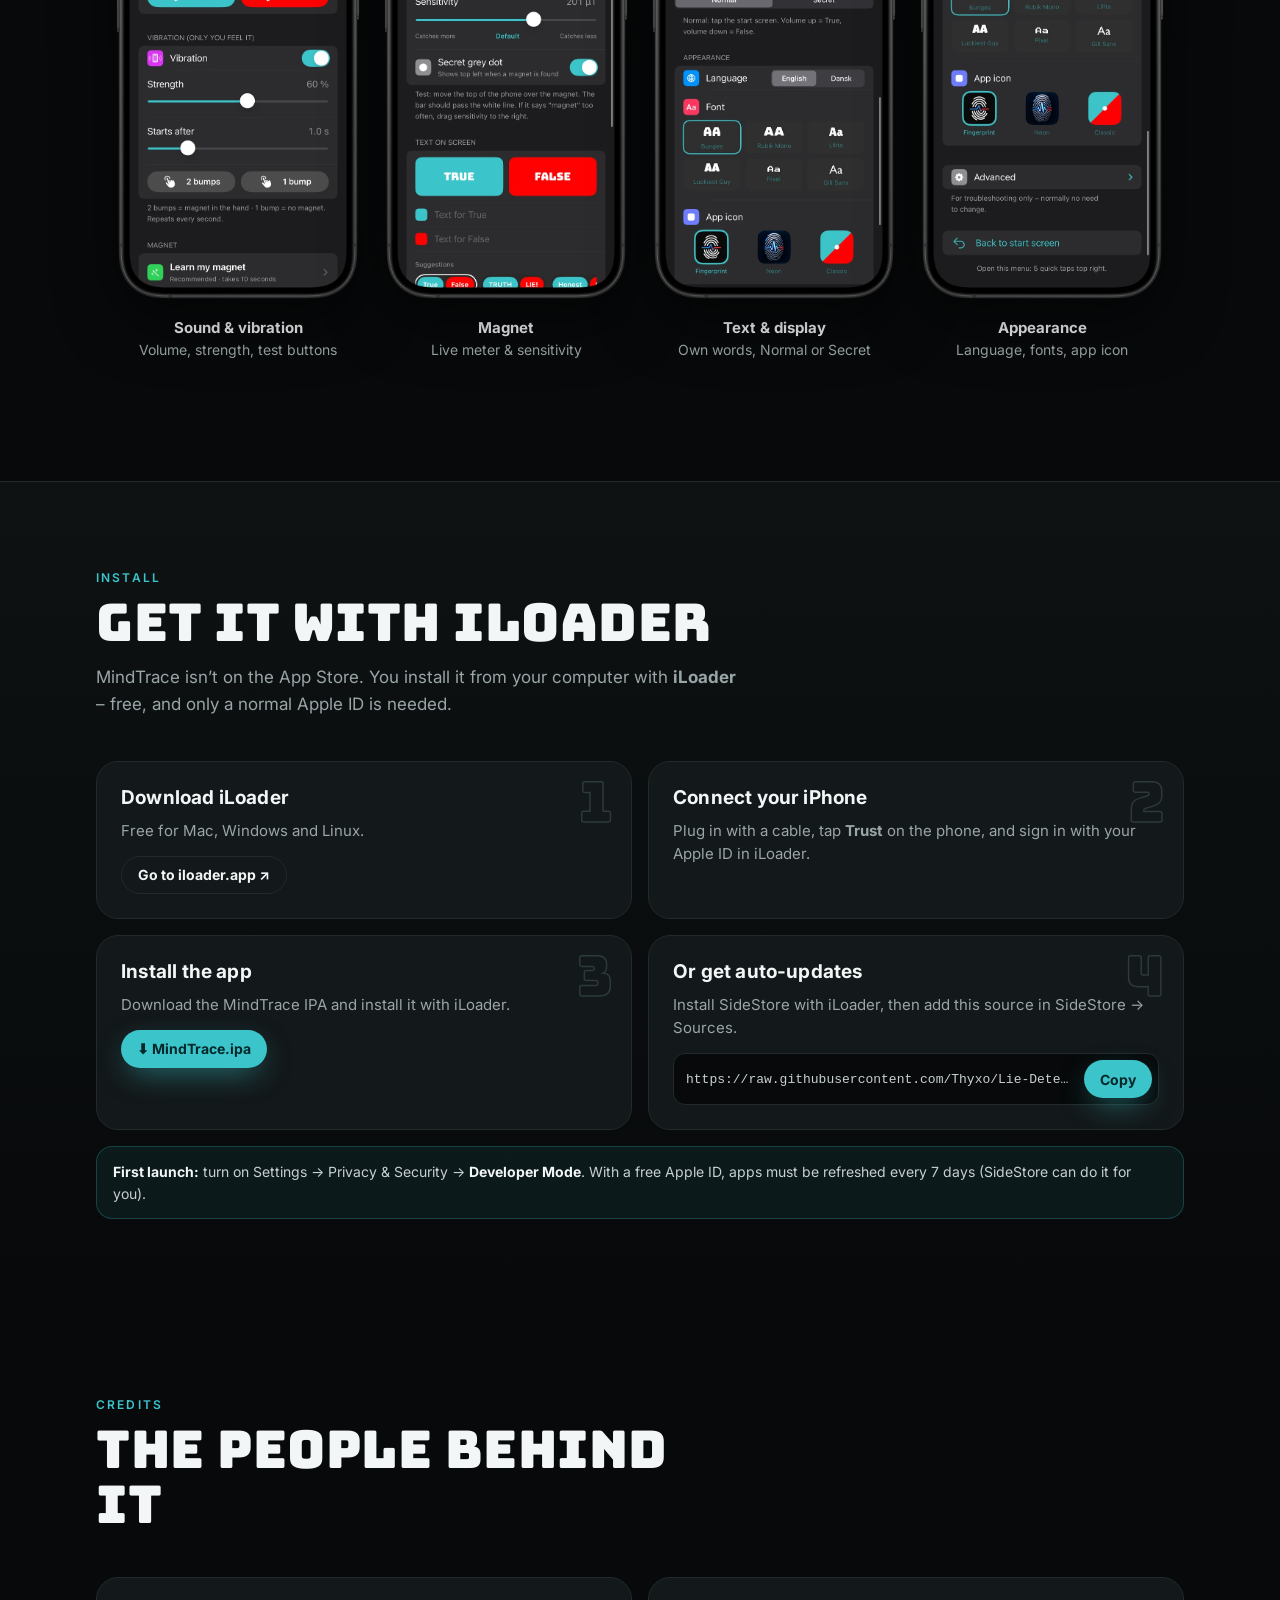
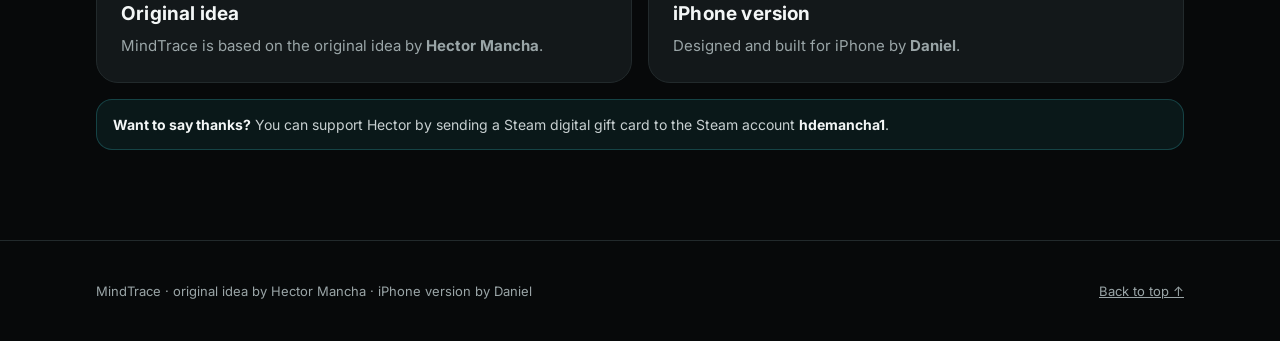
==== commit b03654dc: "Credits: original idea by Hector Mancha, iPhone version by Daniel; Steam gift card support Co-Author" ====
--- a/site/index.html
+++ b/site/index.html
@@ -6,6 +6,22 @@
 <title>MindTrace</title>
 <meta name="description" content="MindTrace – the pocket lie detector for close-up mentalism. Install it on your iPhone with iLoader.">
 <meta name="theme-color" content="#07090a">
+<link rel="canonical" href="https://thyxo.github.io/Lie-Detector/">
+<link rel="icon" type="image/png" href="favicon.png">
+<link rel="apple-touch-icon" href="icon-180.png">
+<meta property="og:type" content="website">
+<meta property="og:site_name" content="MindTrace">
+<meta property="og:title" content="MindTrace – True or false?">
+<meta property="og:description" content="The pocket lie detector for close-up mentalism. Your spectator hides a magnet – the phone secretly tells you if they’re lying. Free for iPhone.">
+<meta property="og:url" content="https://thyxo.github.io/Lie-Detector/">
+<meta property="og:image" content="https://thyxo.github.io/Lie-Detector/og.png">
+<meta property="og:image:width" content="1200">
+<meta property="og:image:height" content="630">
+<meta property="og:image:alt" content="MindTrace app showing a turquoise TRUE screen and a red FALSE screen">
+<meta name="twitter:card" content="summary_large_image">
+<meta name="twitter:title" content="MindTrace – True or false?">
+<meta name="twitter:description" content="The pocket lie detector for close-up mentalism. Free for iPhone.">
+<meta name="twitter:image" content="https://thyxo.github.io/Lie-Detector/og.png">
 <link rel="preconnect" href="https://fonts.googleapis.com">
 <link rel="preconnect" href="https://fonts.gstatic.com" crossorigin>
 <link rel="stylesheet" href="https://fonts.googleapis.com/css2?family=Bungee&family=Inter:wght@400;500;600;700&display=swap">
@@ -277,8 +293,22 @@
   </div>
 </section>
 
+<section id="credits">
+  <div class="wrap">
+    <div class="head rv">
+      <div class="eyebrow">Credits</div>
+      <h2>The people behind it</h2>
+    </div>
+    <div class="inst-grid">
+      <div class="istep rv"><h3>Original idea</h3><p>MindTrace is based on the original idea by <b>Hector Mancha</b>.</p></div>
+      <div class="istep rv d1"><h3>iPhone version</h3><p>Designed and built for iPhone by <b>Daniel</b>.</p></div>
+    </div>
+    <div class="note rv"><b>Want to say thanks?</b> You can support Hector by sending a Steam digital gift card to the Steam account <b>hdemancha1</b>.</div>
+  </div>
+</section>
+
 <footer>
-  <div class="wrap"><span>MindTrace · for magicians only 🤫</span><a href="#top">Back to top ↑</a></div>
+  <div class="wrap"><span>MindTrace · original idea by Hector Mancha · iPhone version by Daniel</span><a href="#top">Back to top ↑</a></div>
 </footer>
 
 <script>
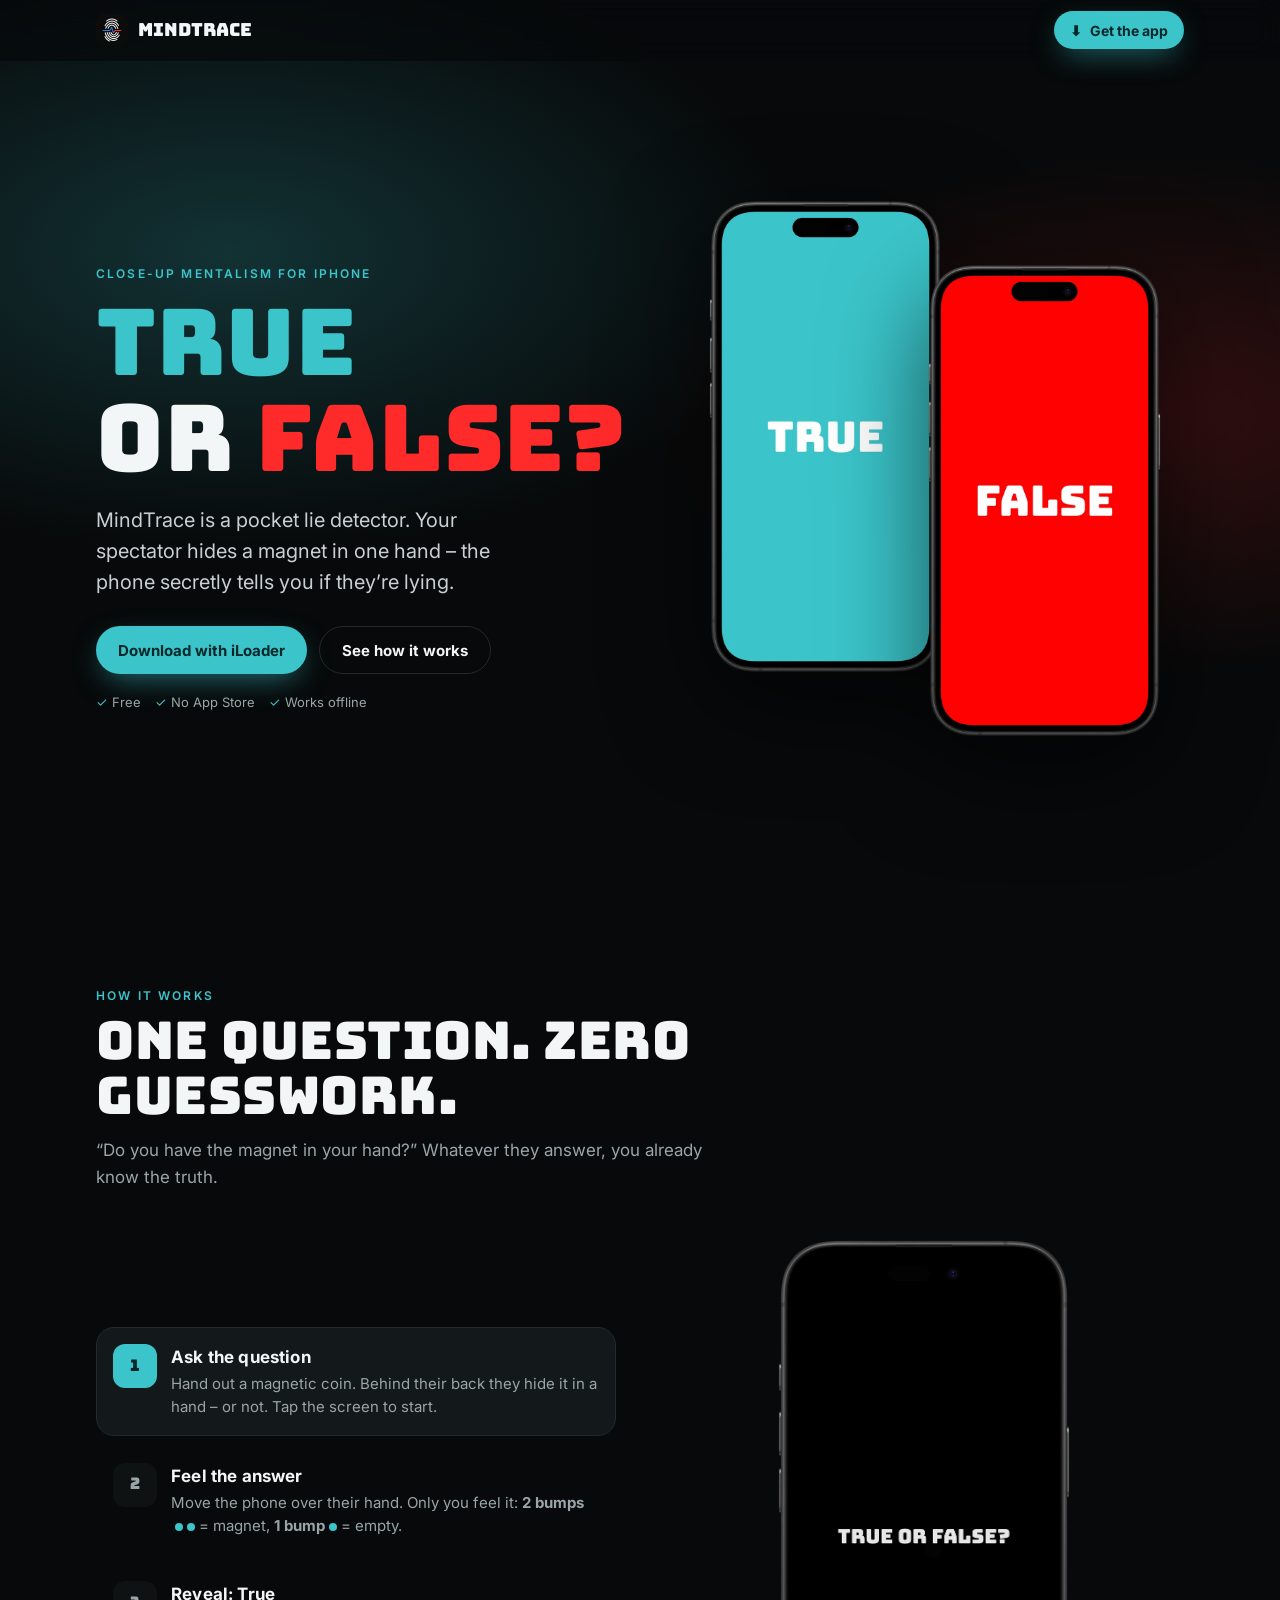
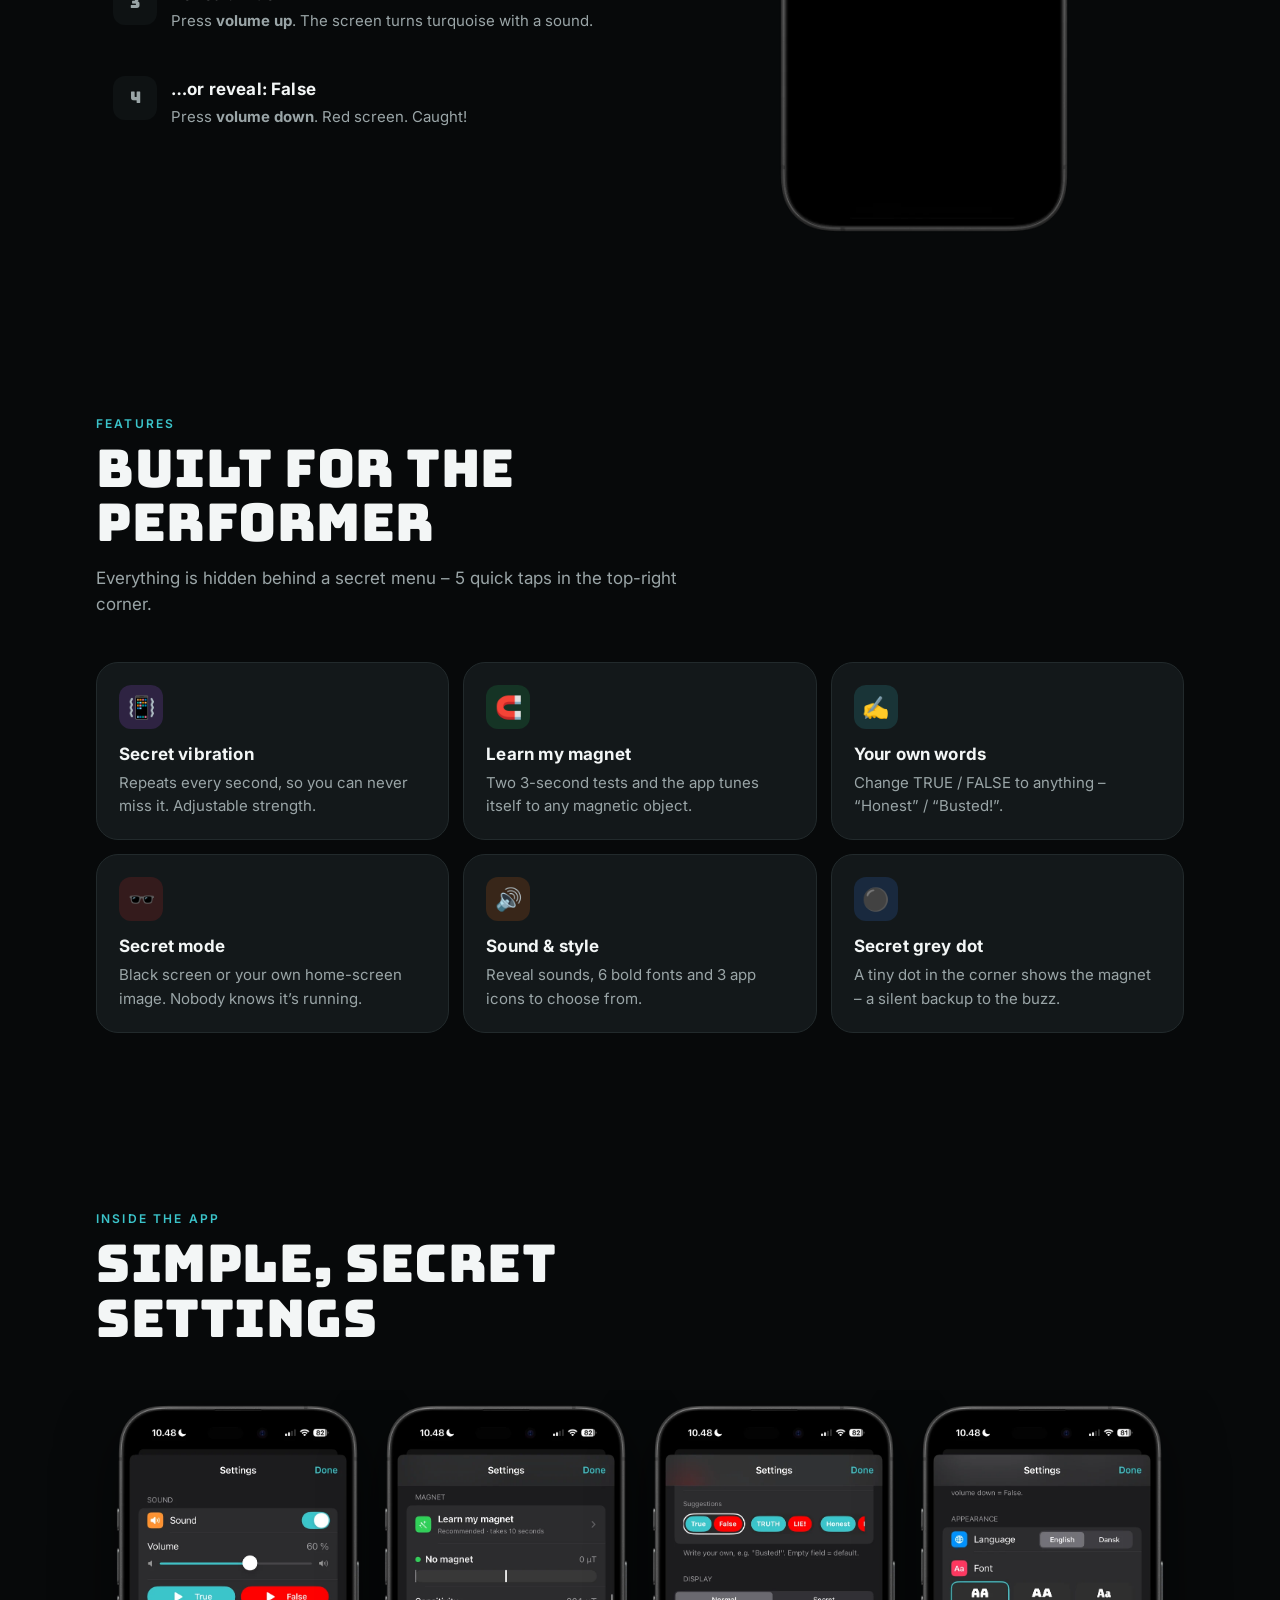
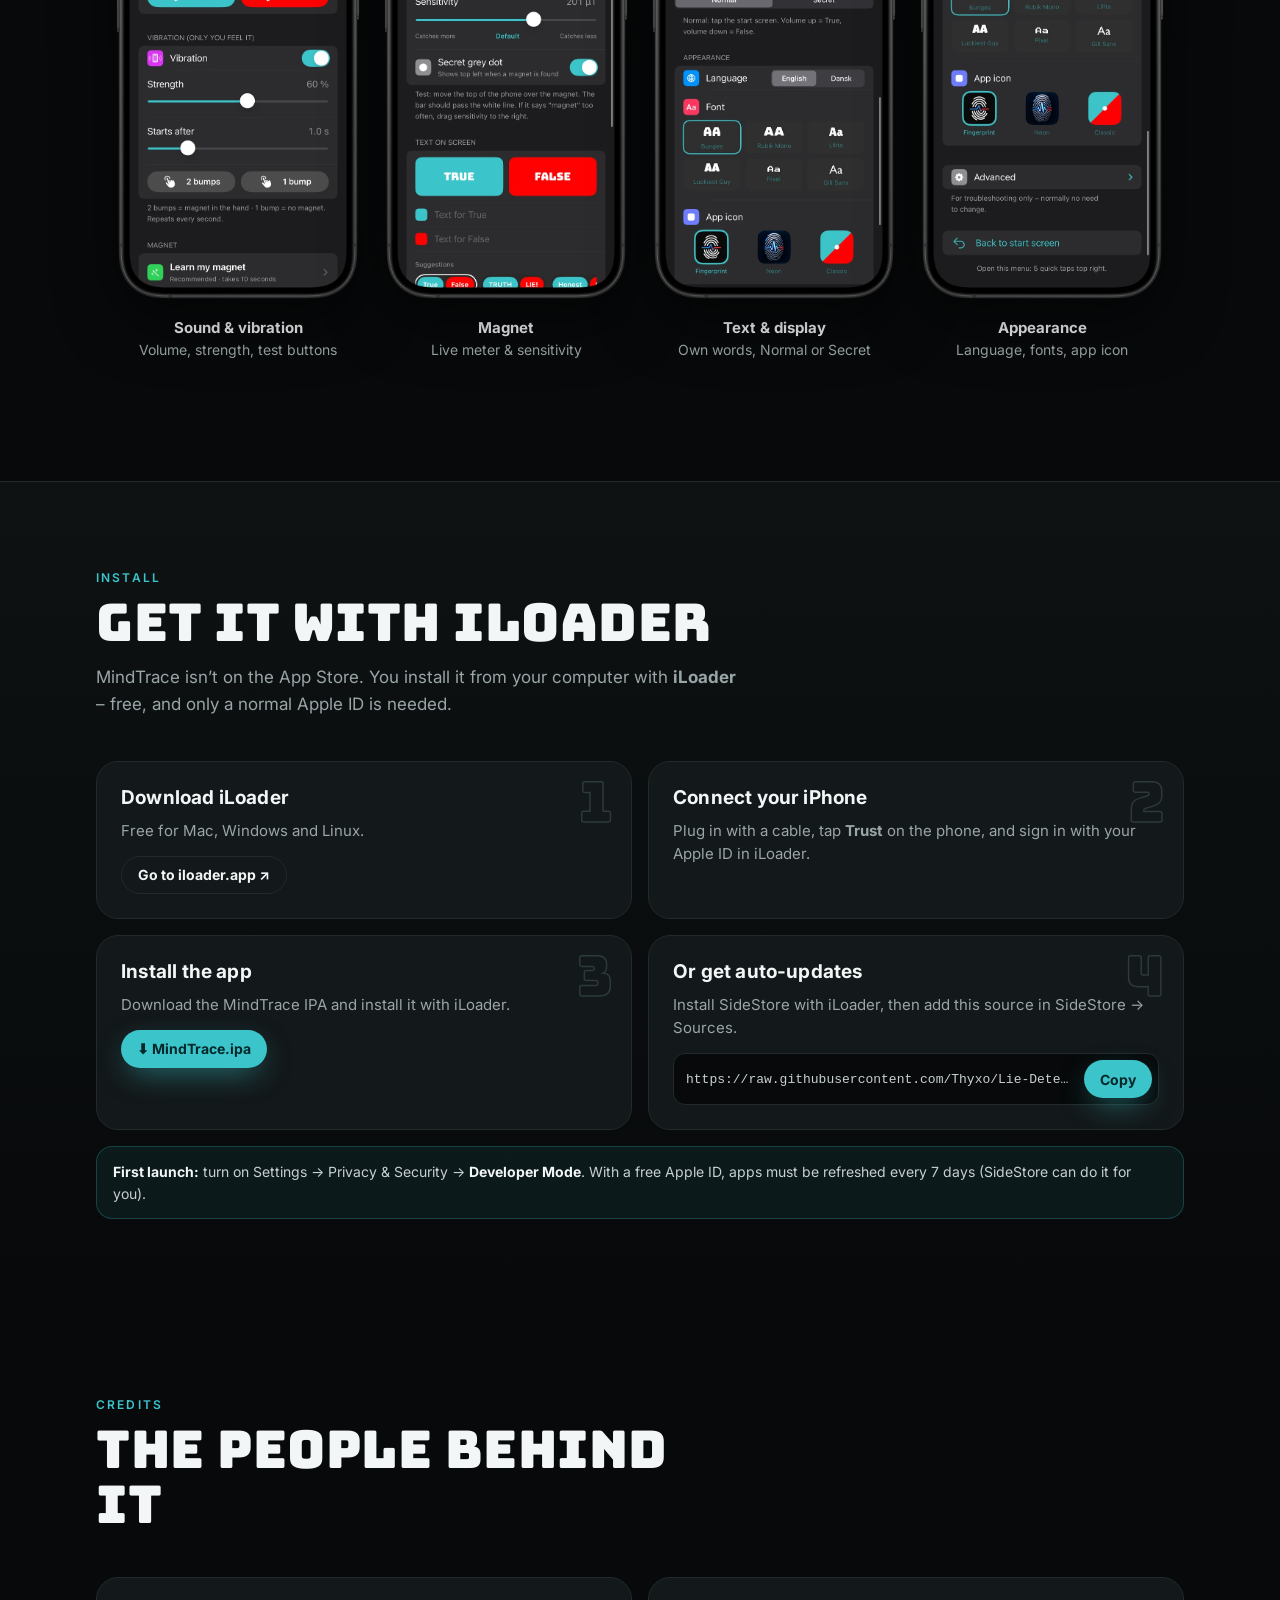
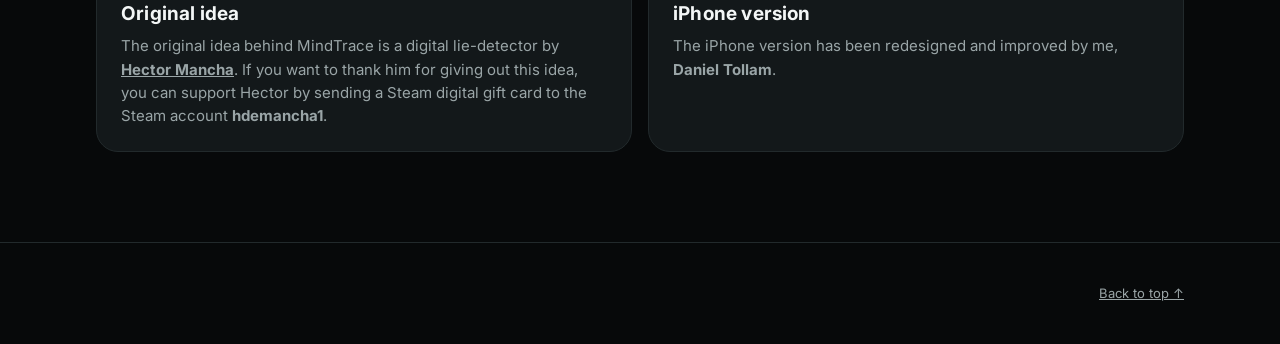
==== commit 68695606: "Credits text updated, footer line removed Co-Authored-By: Claude Opus 5.5 <noreply@anthropic.com> Cl" ====
--- a/site/index.html
+++ b/site/index.html
@@ -300,15 +300,14 @@
       <h2>The people behind it</h2>
     </div>
     <div class="inst-grid">
-      <div class="istep rv"><h3>Original idea</h3><p>MindTrace is based on the original idea by <b>Hector Mancha</b>.</p></div>
-      <div class="istep rv d1"><h3>iPhone version</h3><p>Designed and built for iPhone by <b>Daniel</b>.</p></div>
-    </div>
-    <div class="note rv"><b>Want to say thanks?</b> You can support Hector by sending a Steam digital gift card to the Steam account <b>hdemancha1</b>.</div>
+      <div class="istep rv"><h3>Original idea</h3><p>The original idea behind MindTrace is a digital lie-detector by <a href="https://hectormancha.com/hector-mancha-english/" target="_blank" rel="noopener"><b>Hector Mancha</b></a>. If you want to thank him for giving out this idea, you can support Hector by sending a Steam digital gift card to the Steam account <b>hdemancha1</b>.</p></div>
+      <div class="istep rv d1"><h3>iPhone version</h3><p>The iPhone version has been redesigned and improved by me, <b>Daniel Tollam</b>.</p></div>
+    </div>
   </div>
 </section>
 
 <footer>
-  <div class="wrap"><span>MindTrace · original idea by Hector Mancha · iPhone version by Daniel</span><a href="#top">Back to top ↑</a></div>
+  <div class="wrap"><span></span><a href="#top">Back to top ↑</a></div>
 </footer>
 
 <script>
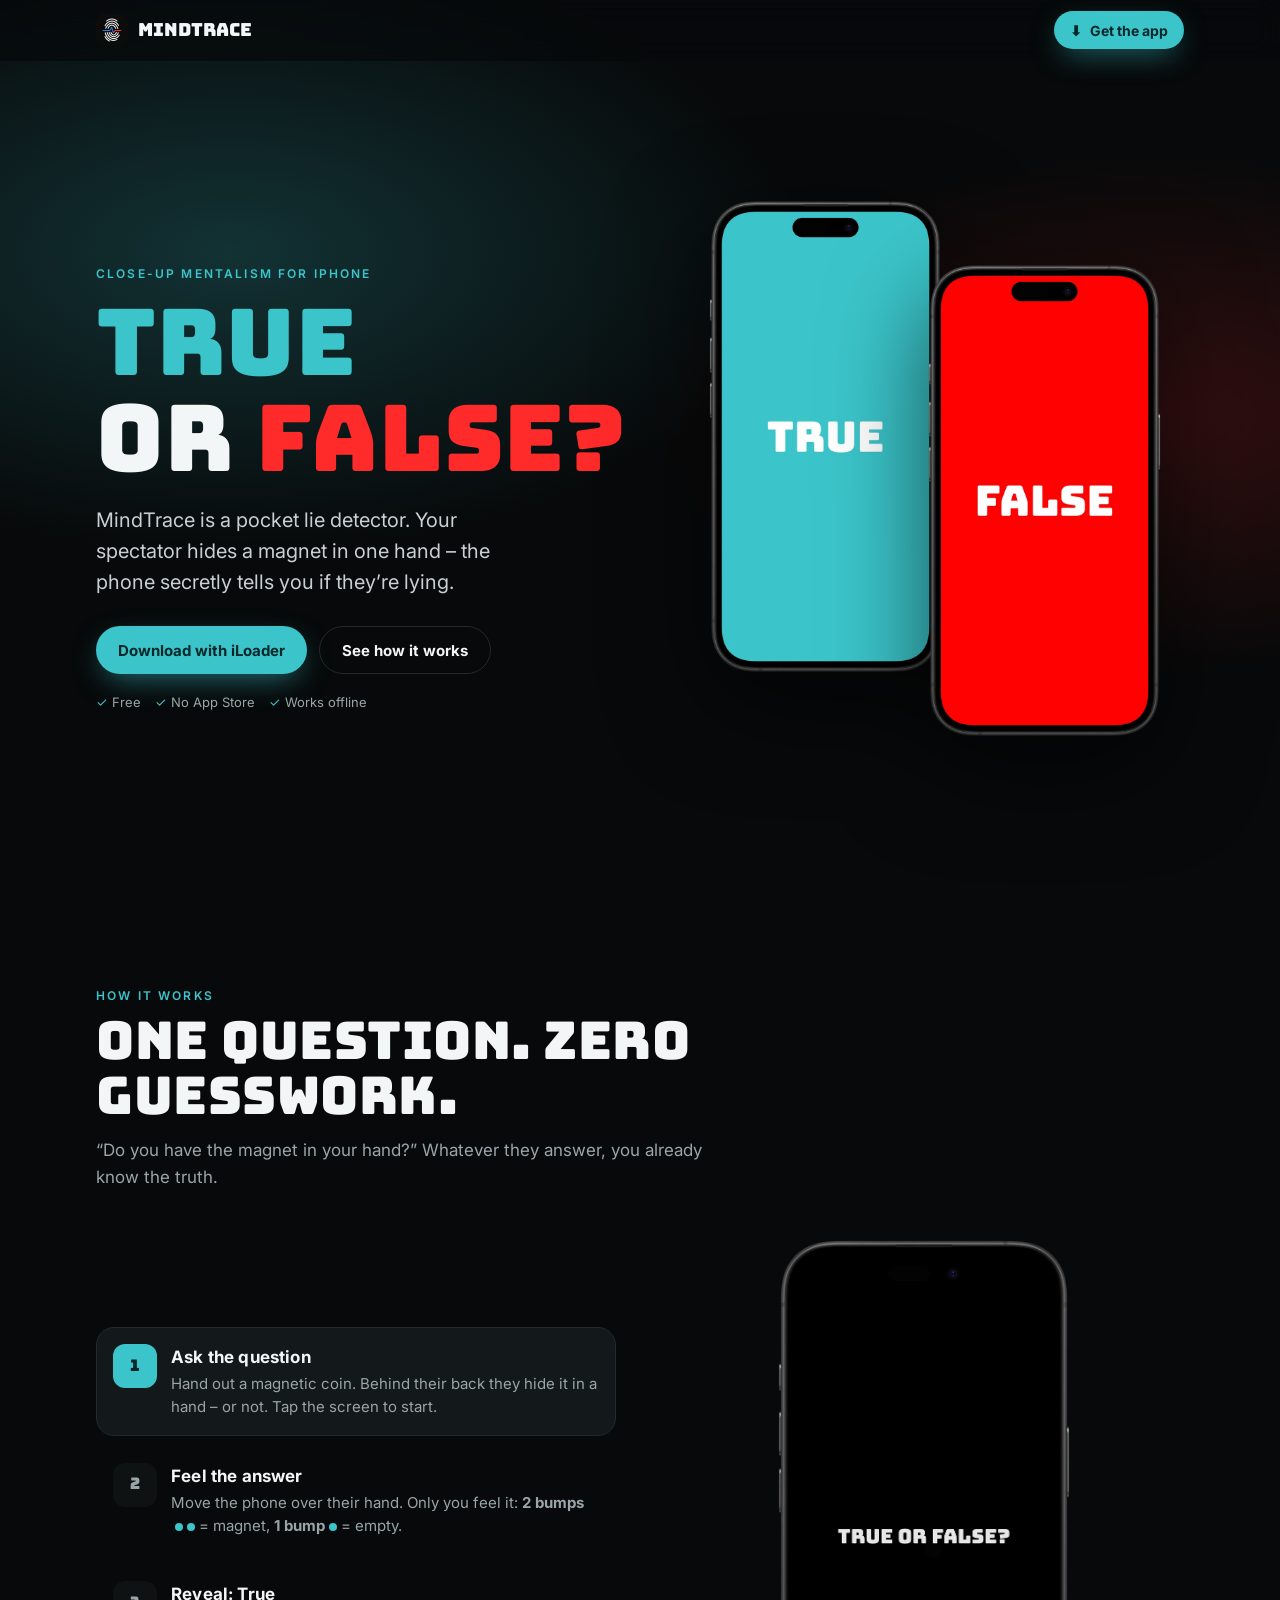
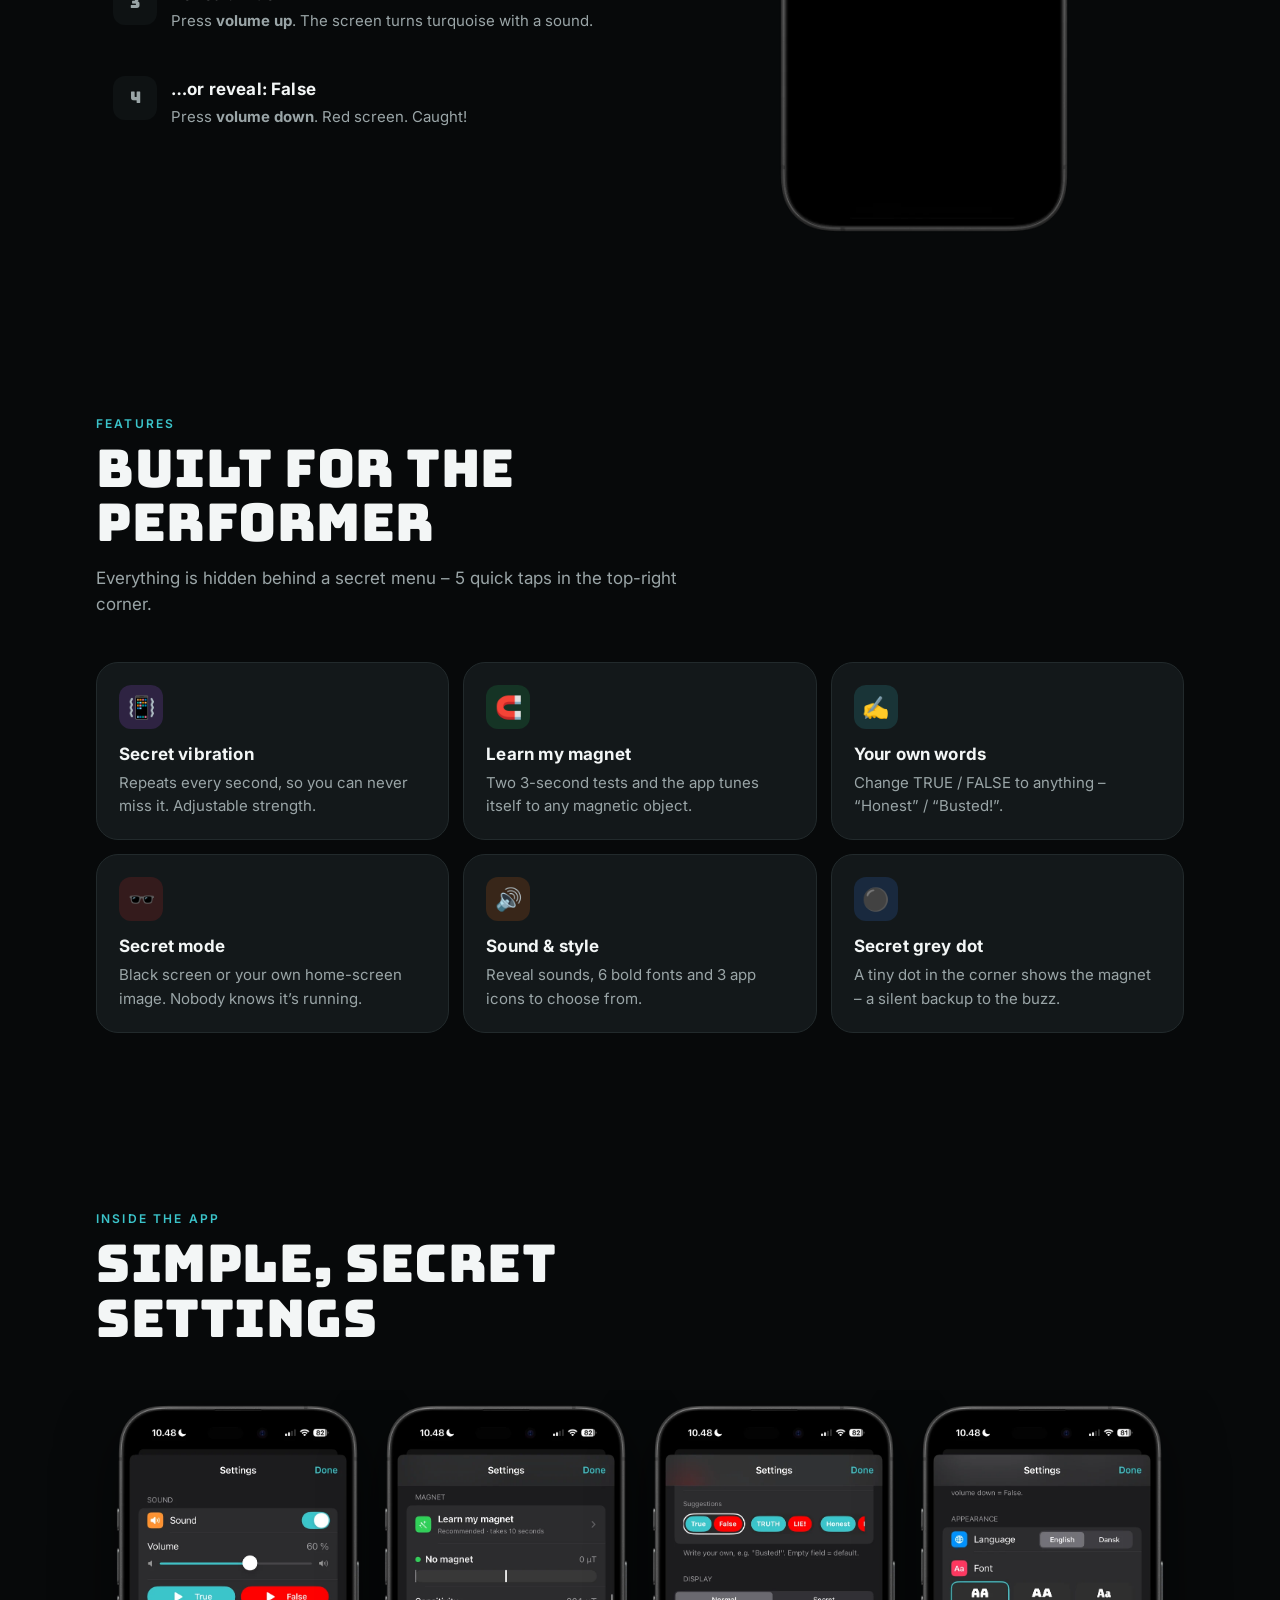
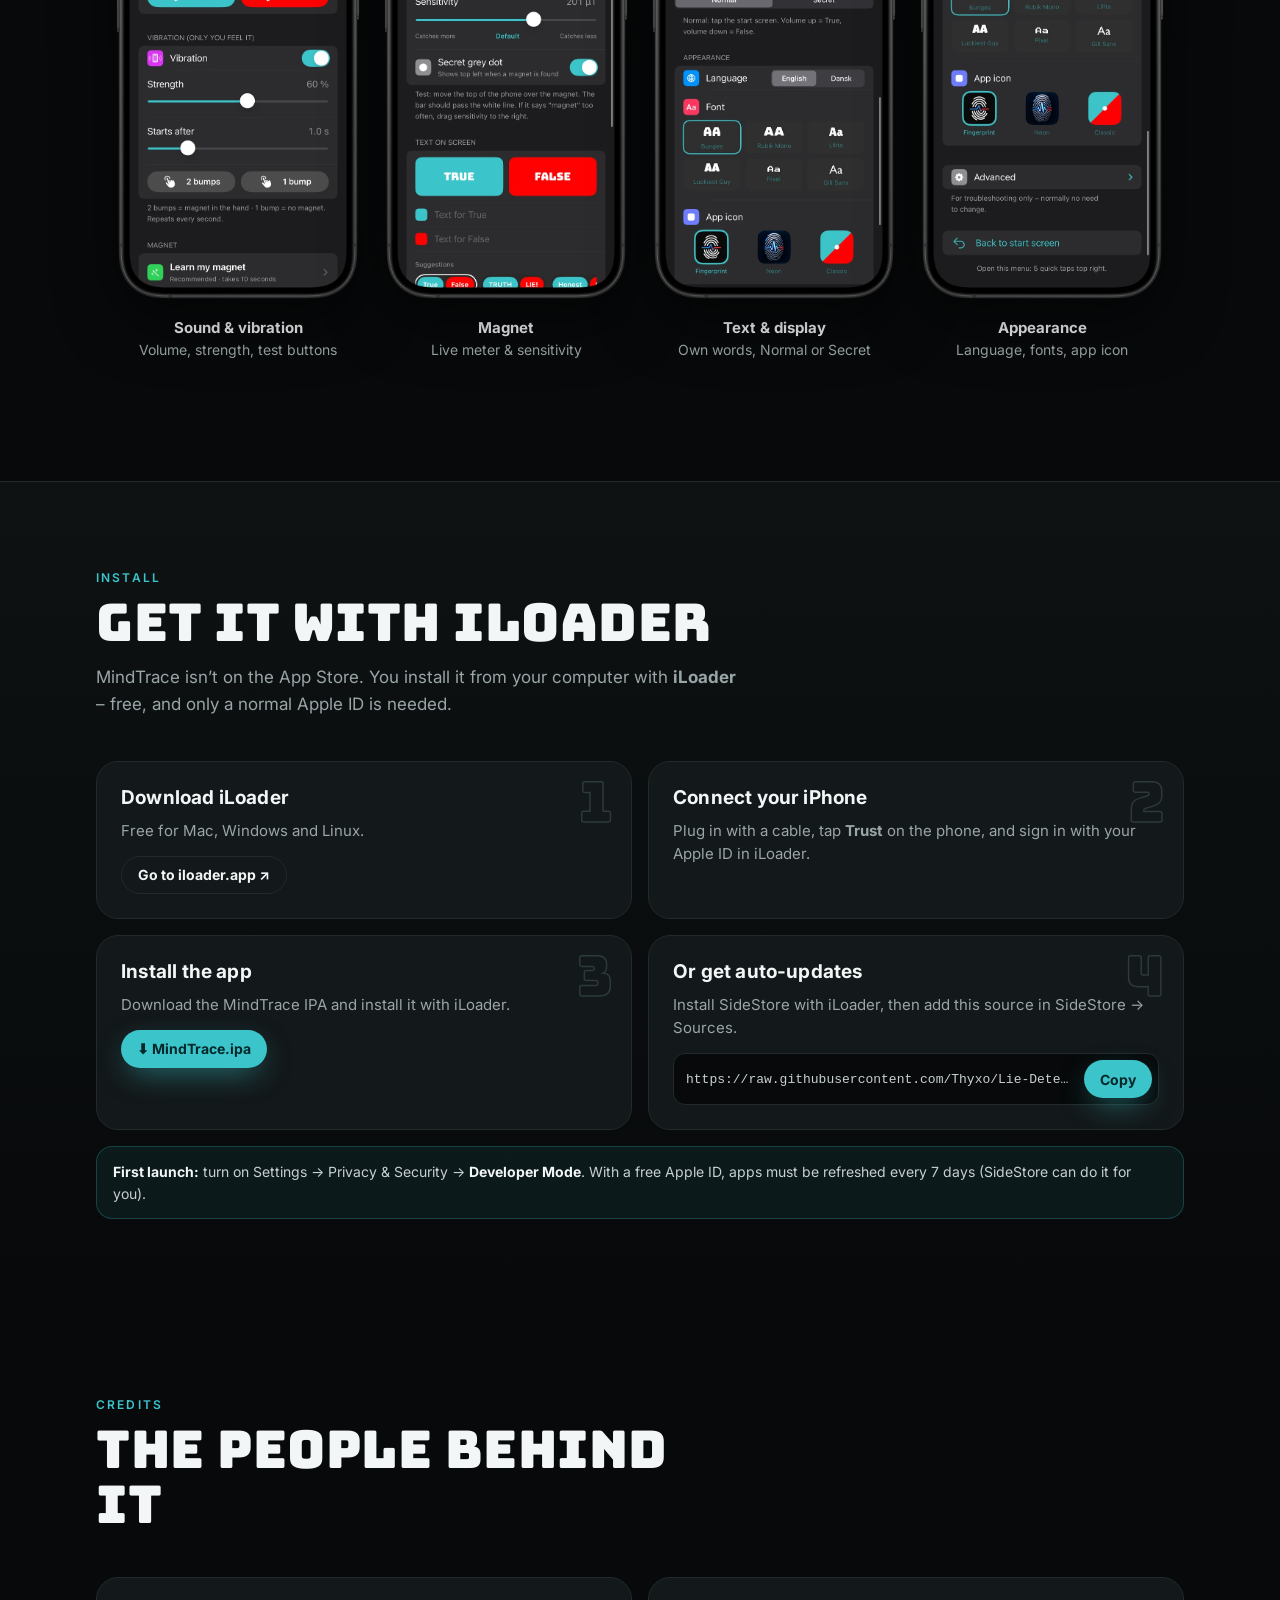
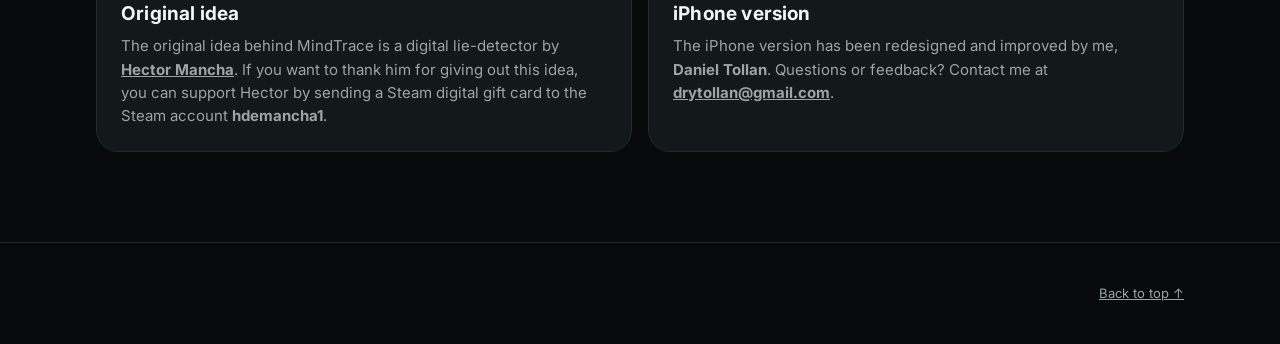
==== commit 4758fc1f: "Credits: fix name (Tollan), add contact email Co-Authored-By: Claude Opus 5.5 <noreply@anthropic.com" ====
--- a/site/index.html
+++ b/site/index.html
@@ -301,7 +301,7 @@
     </div>
     <div class="inst-grid">
       <div class="istep rv"><h3>Original idea</h3><p>The original idea behind MindTrace is a digital lie-detector by <a href="https://hectormancha.com/hector-mancha-english/" target="_blank" rel="noopener"><b>Hector Mancha</b></a>. If you want to thank him for giving out this idea, you can support Hector by sending a Steam digital gift card to the Steam account <b>hdemancha1</b>.</p></div>
-      <div class="istep rv d1"><h3>iPhone version</h3><p>The iPhone version has been redesigned and improved by me, <b>Daniel Tollam</b>.</p></div>
+      <div class="istep rv d1"><h3>iPhone version</h3><p>The iPhone version has been redesigned and improved by me, <b>Daniel Tollan</b>. Questions or feedback? Contact me at <a href="mailto:drytollan@gmail.com"><b>drytollan@gmail.com</b></a>.</p></div>
     </div>
   </div>
 </section>
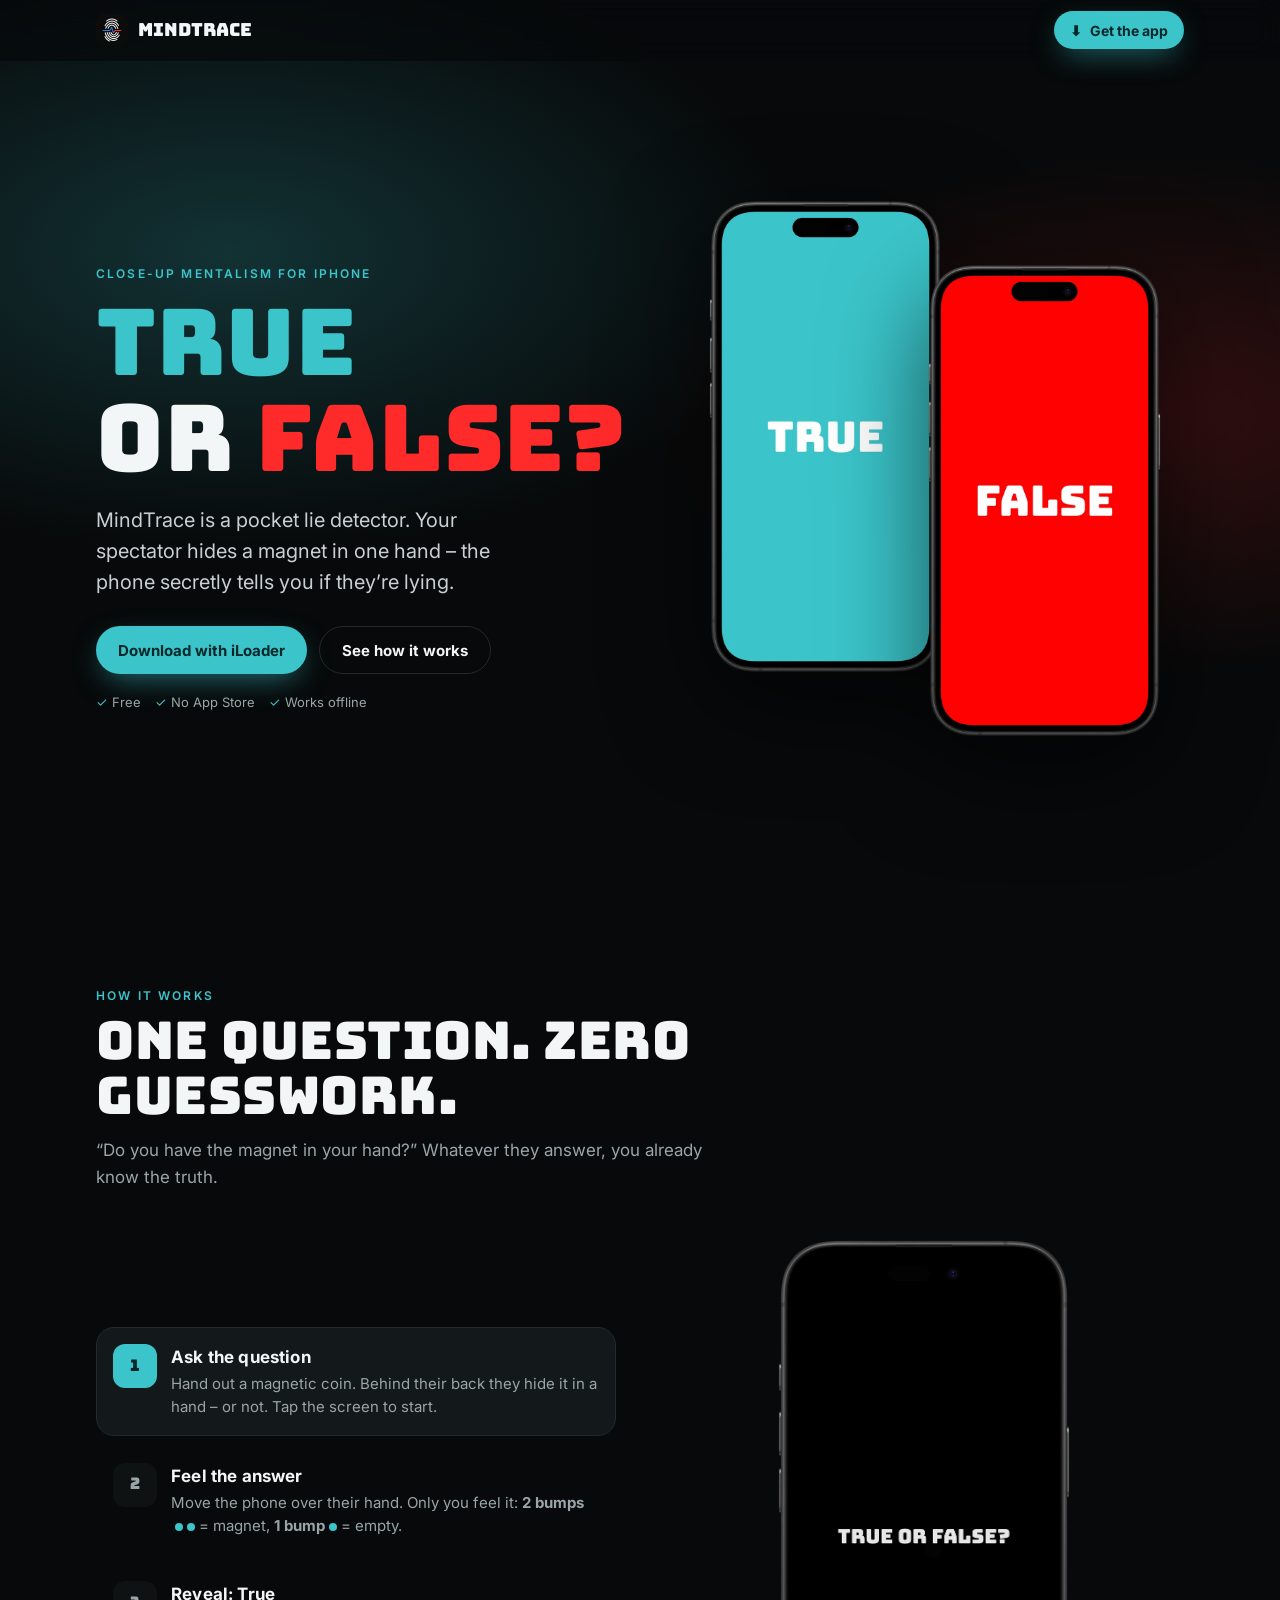
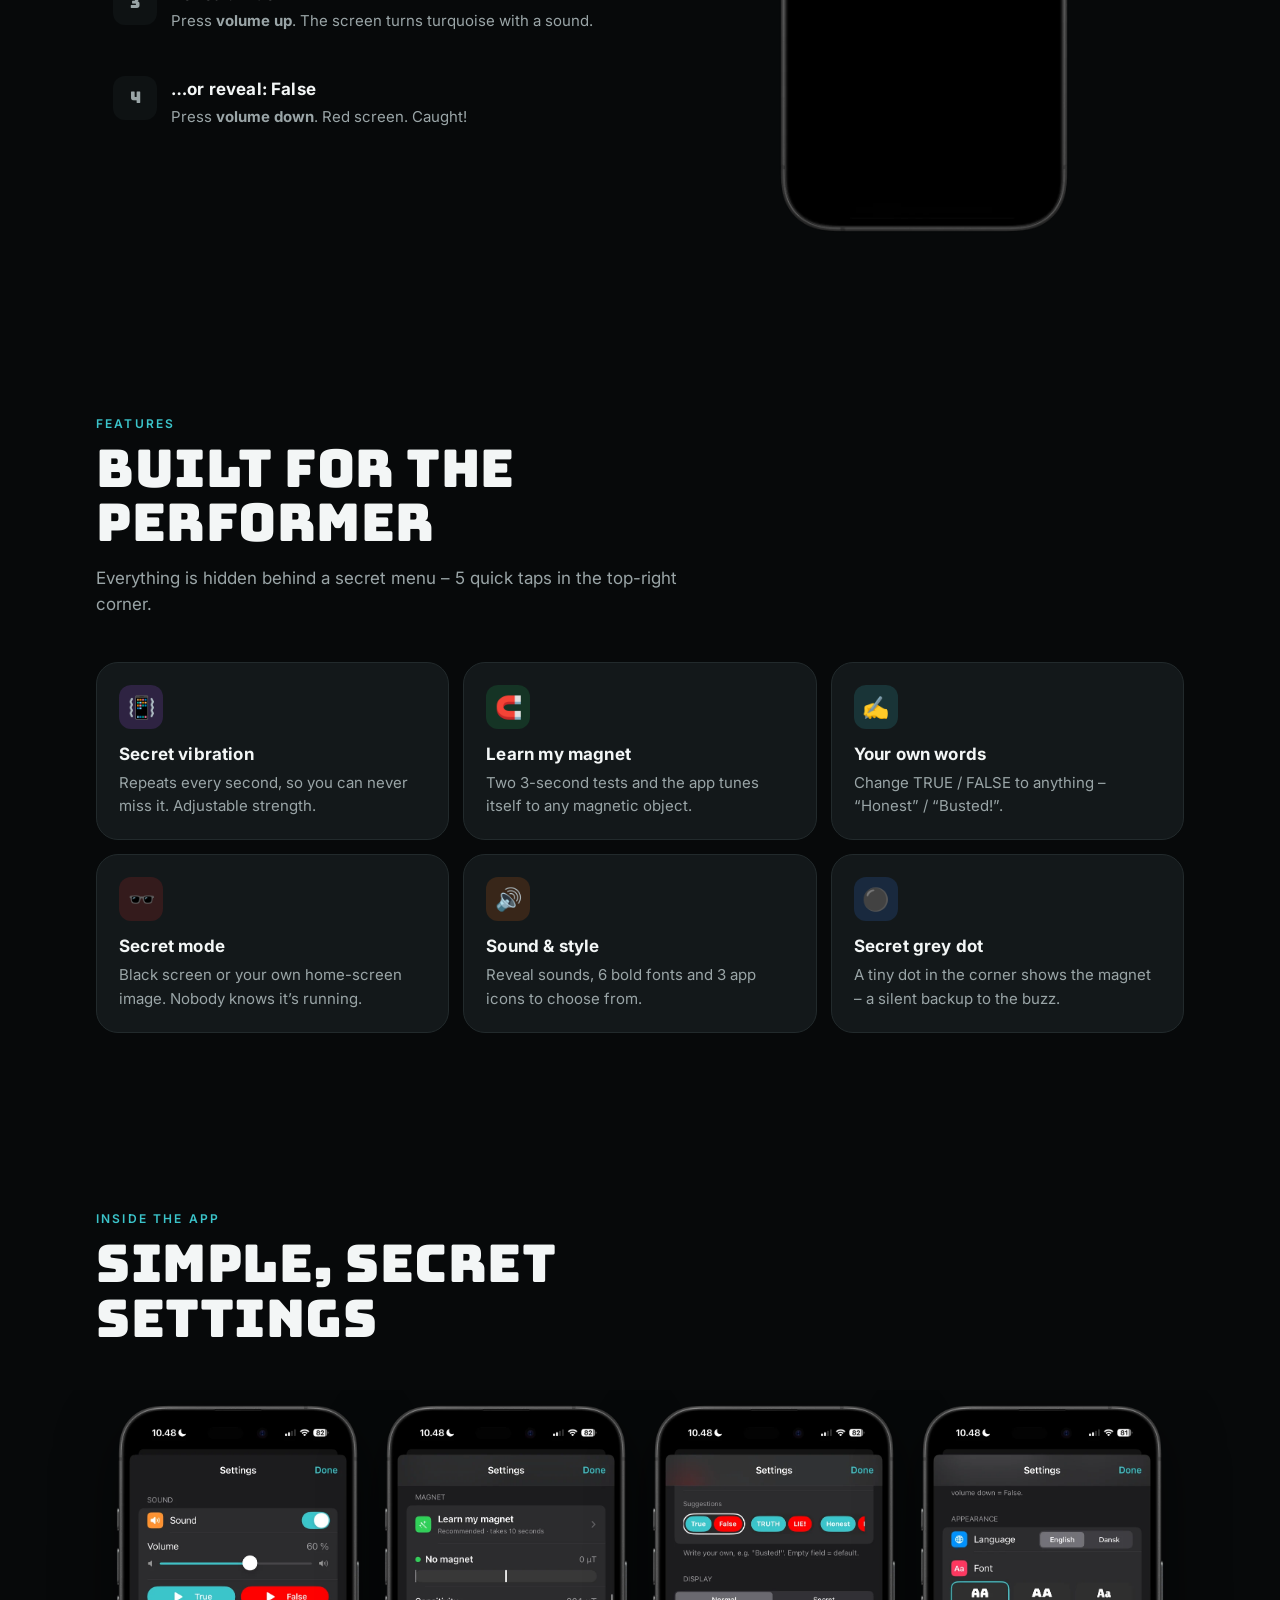
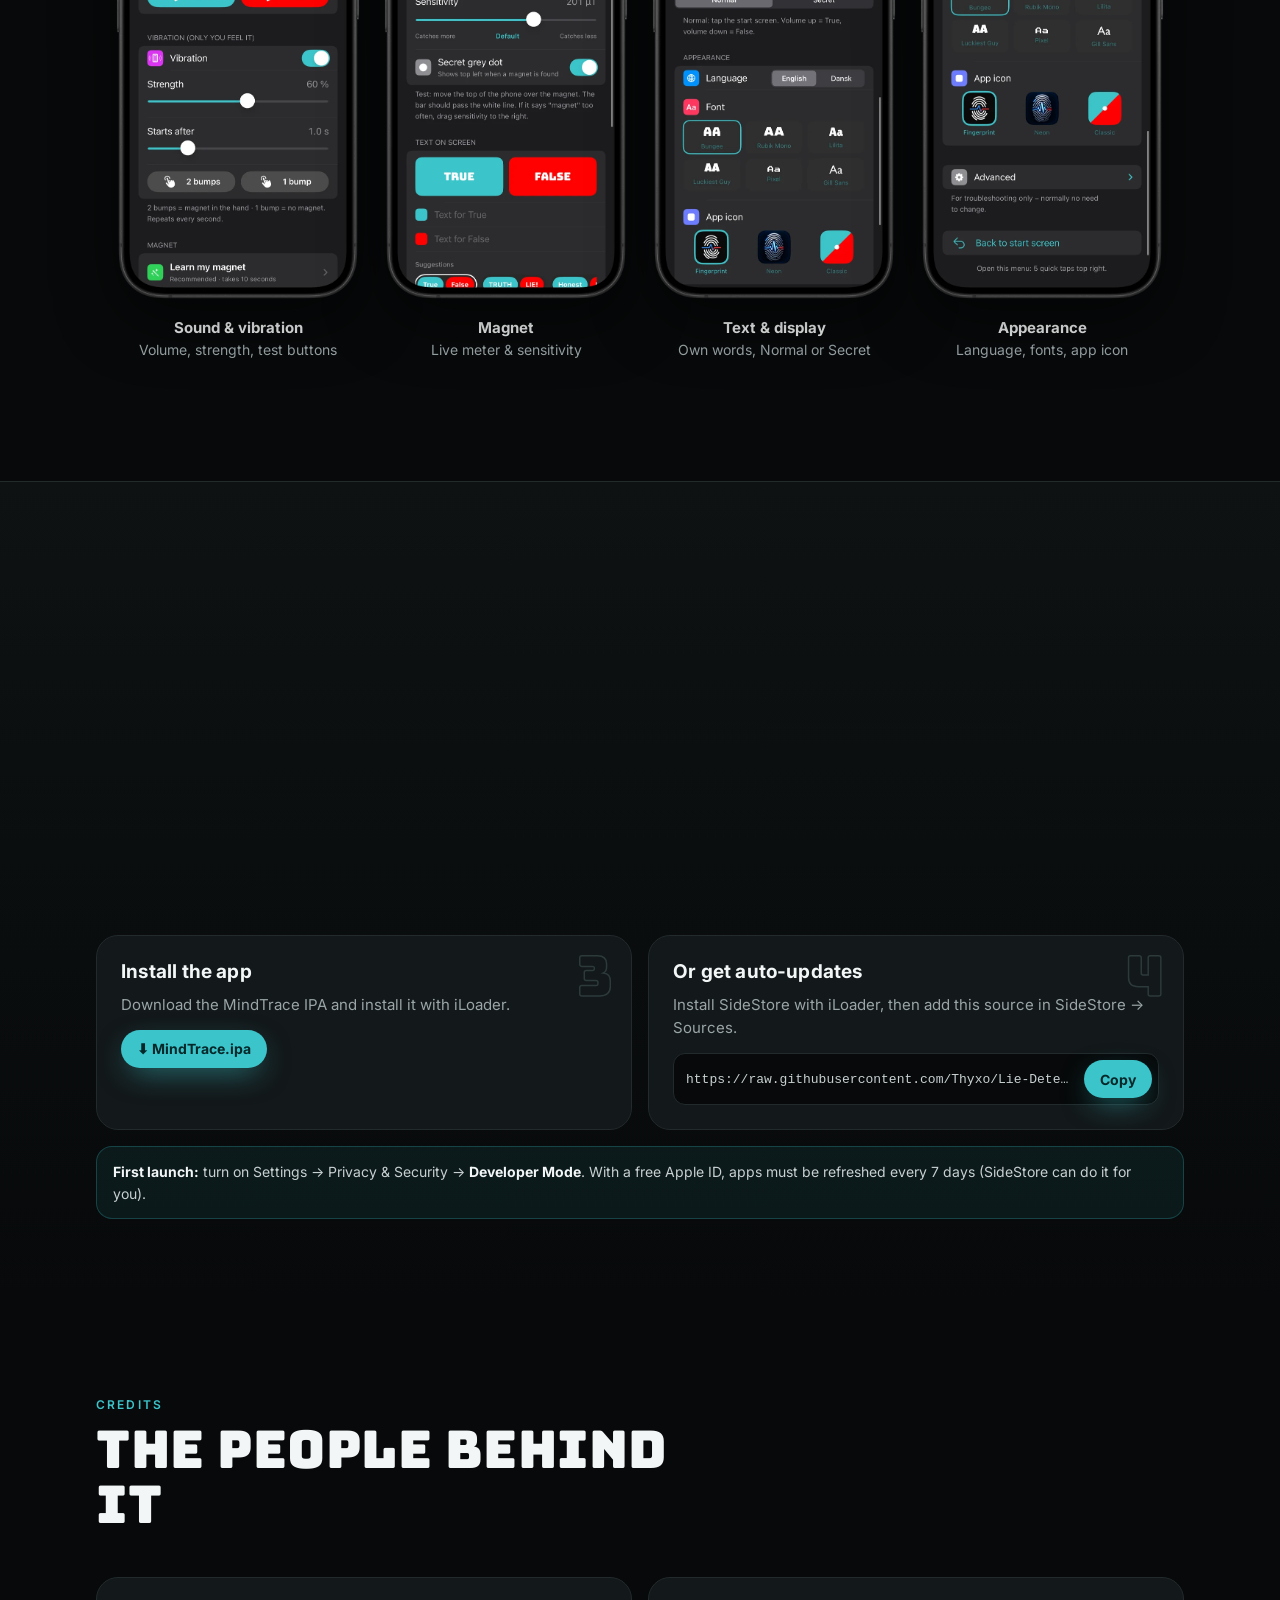
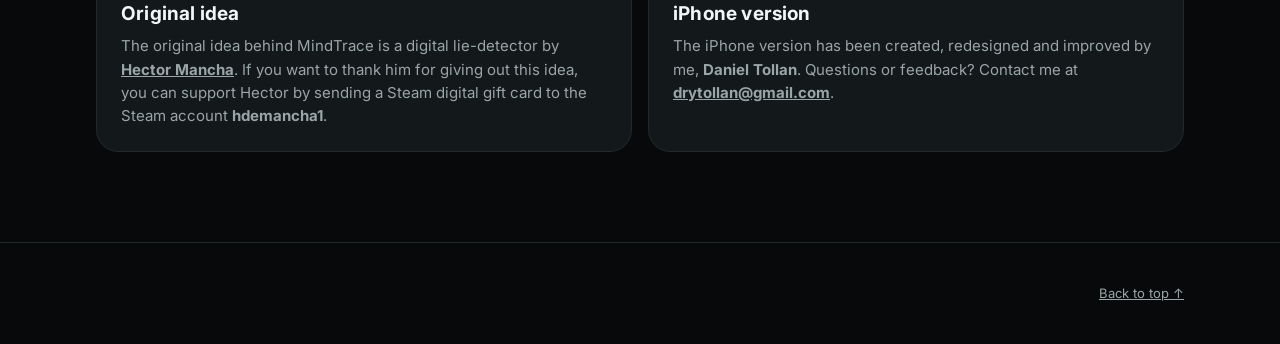
==== commit 73eabcdd: "Credits wording Co-Authored-By: Claude Opus 5.5 <noreply@anthropic.com> Claude-Session: https://clau" ====
--- a/site/index.html
+++ b/site/index.html
@@ -301,7 +301,7 @@
     </div>
     <div class="inst-grid">
       <div class="istep rv"><h3>Original idea</h3><p>The original idea behind MindTrace is a digital lie-detector by <a href="https://hectormancha.com/hector-mancha-english/" target="_blank" rel="noopener"><b>Hector Mancha</b></a>. If you want to thank him for giving out this idea, you can support Hector by sending a Steam digital gift card to the Steam account <b>hdemancha1</b>.</p></div>
-      <div class="istep rv d1"><h3>iPhone version</h3><p>The iPhone version has been redesigned and improved by me, <b>Daniel Tollan</b>. Questions or feedback? Contact me at <a href="mailto:drytollan@gmail.com"><b>drytollan@gmail.com</b></a>.</p></div>
+      <div class="istep rv d1"><h3>iPhone version</h3><p>The iPhone version has been created, redesigned and improved by me, <b>Daniel Tollan</b>. Questions or feedback? Contact me at <a href="mailto:drytollan@gmail.com"><b>drytollan@gmail.com</b></a>.</p></div>
     </div>
   </div>
 </section>
